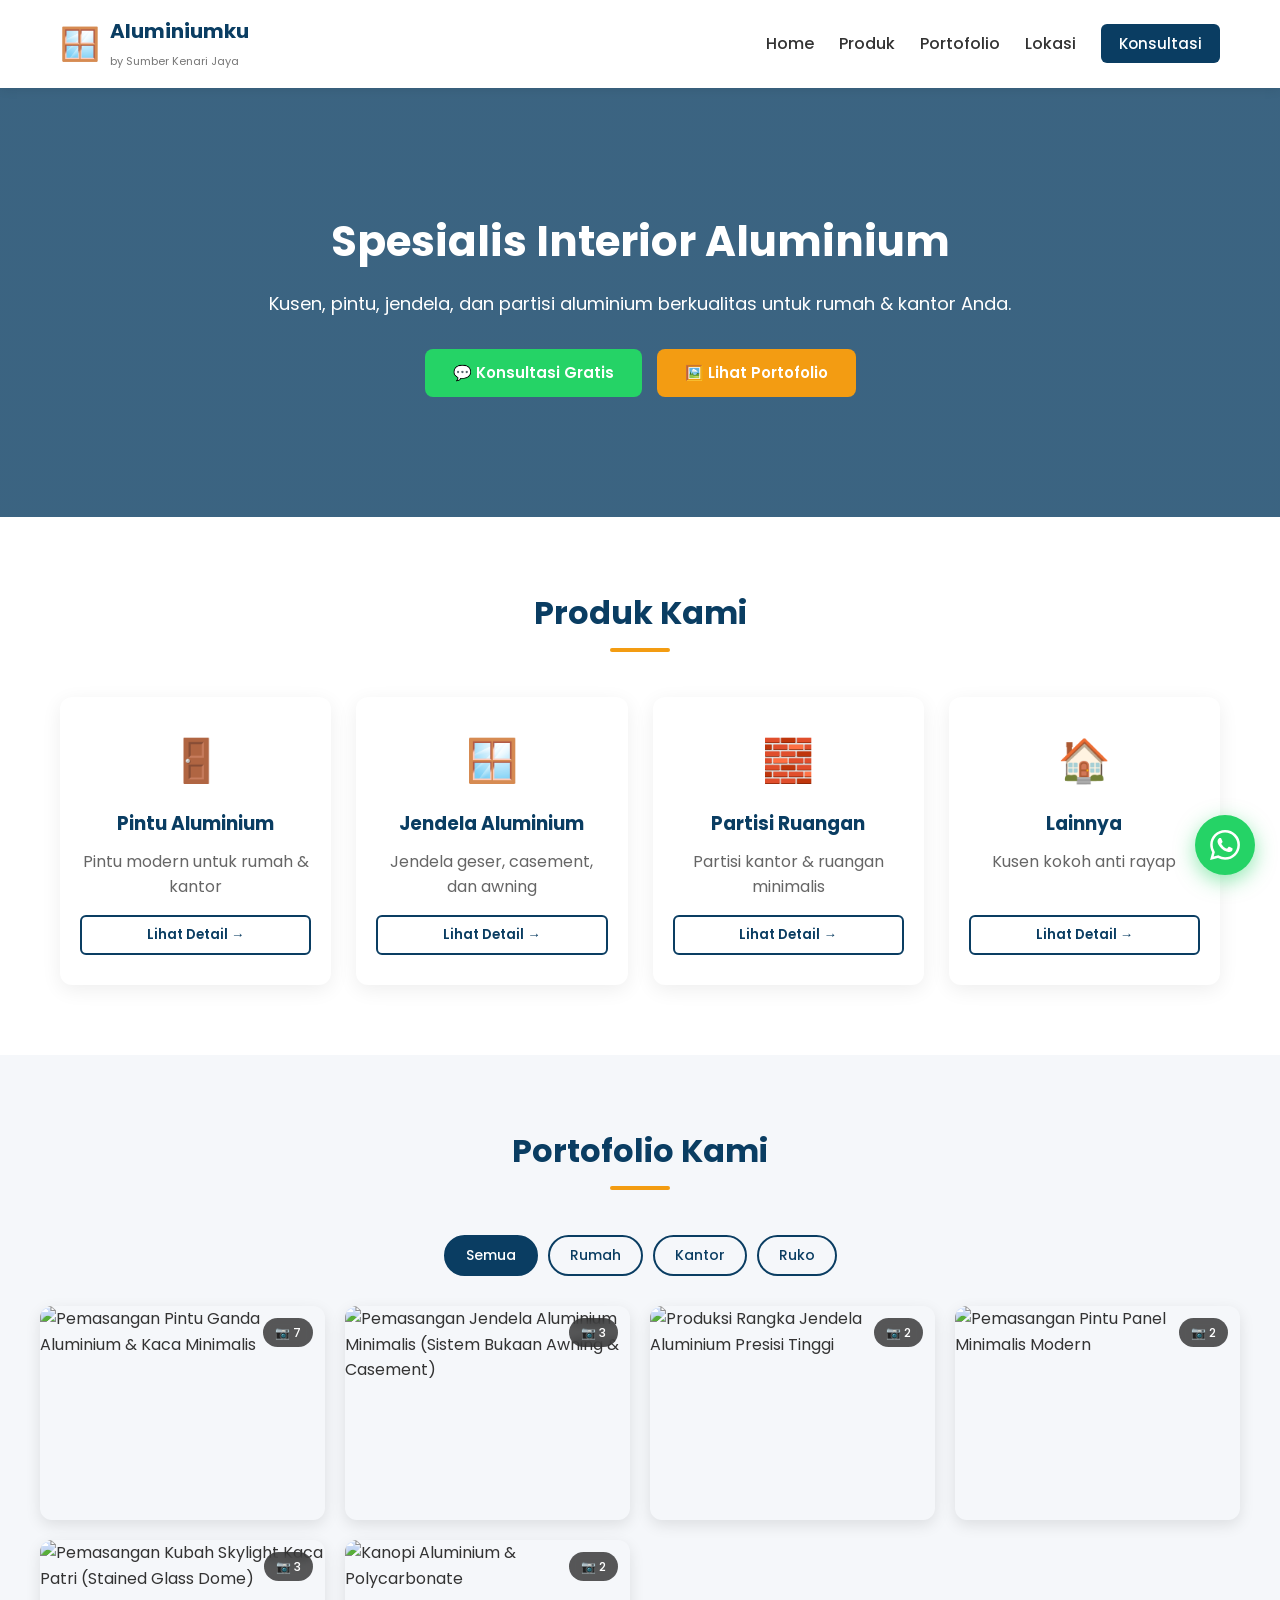
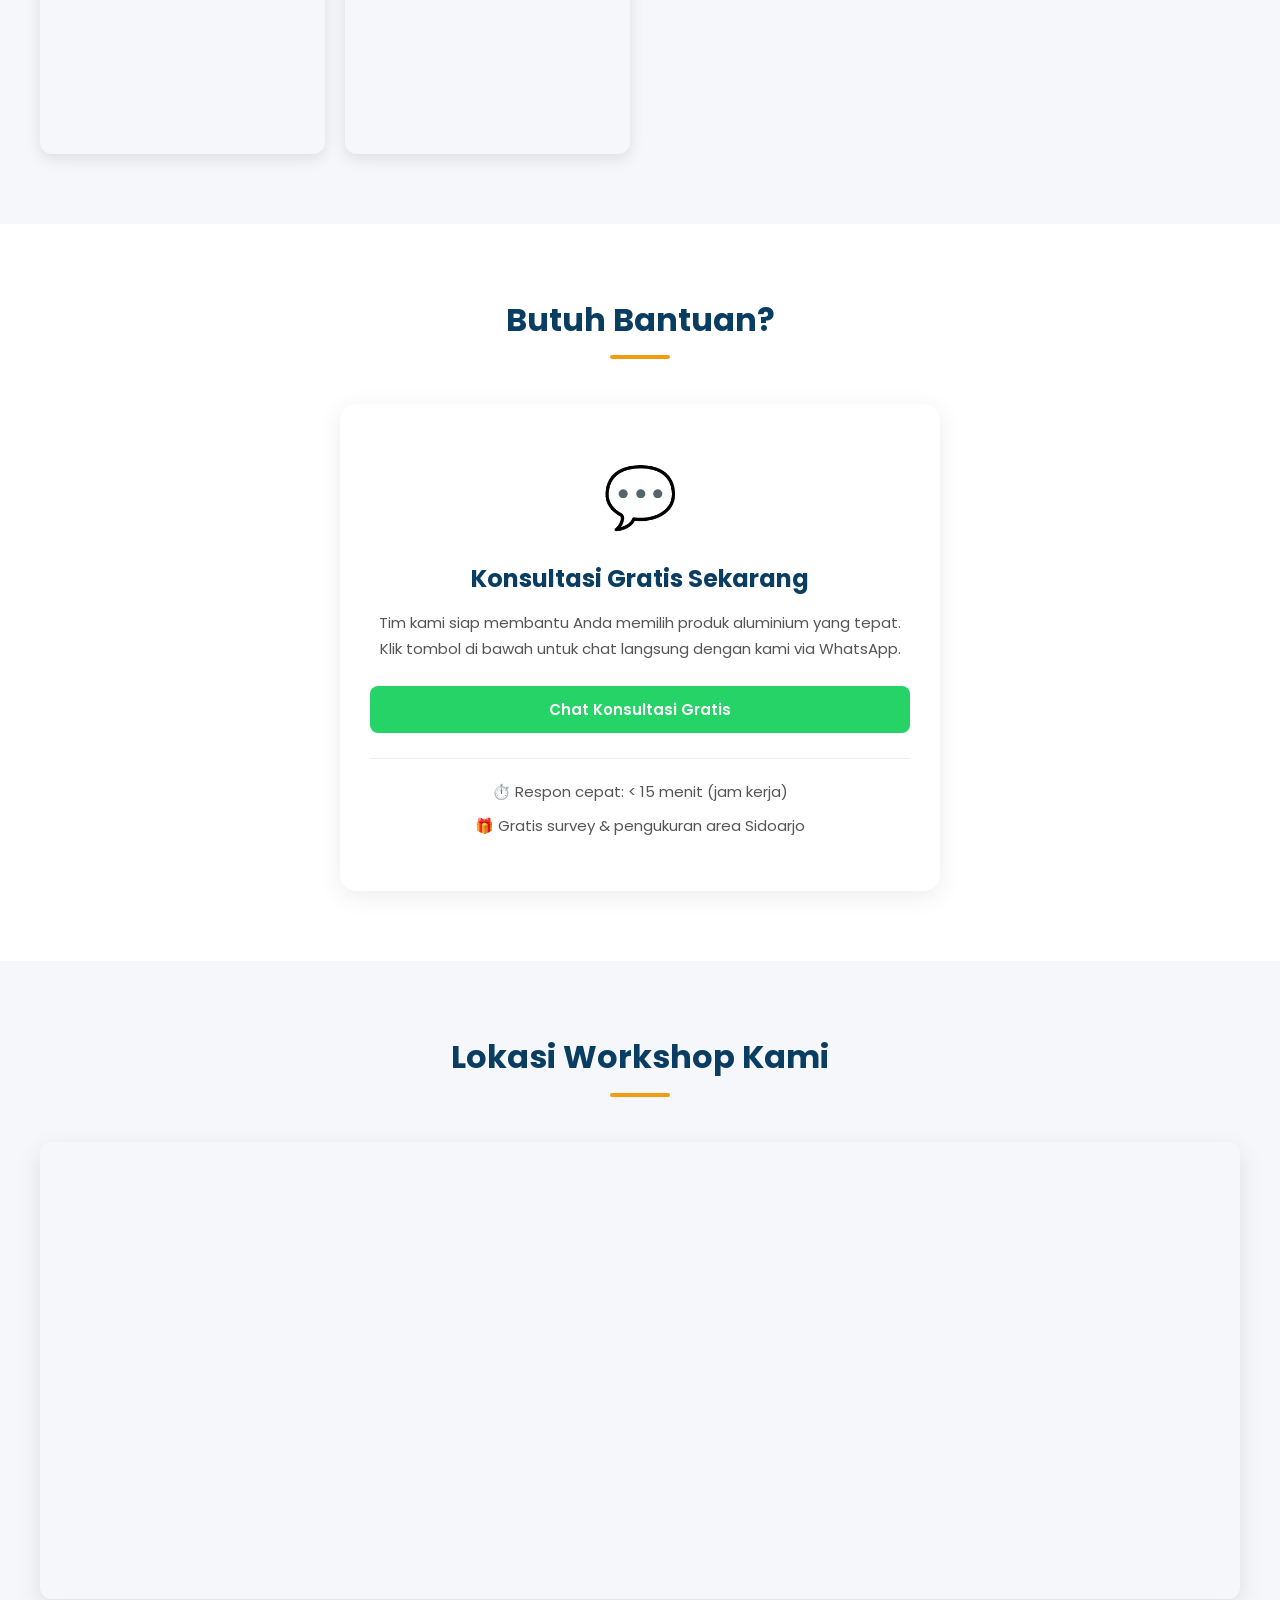
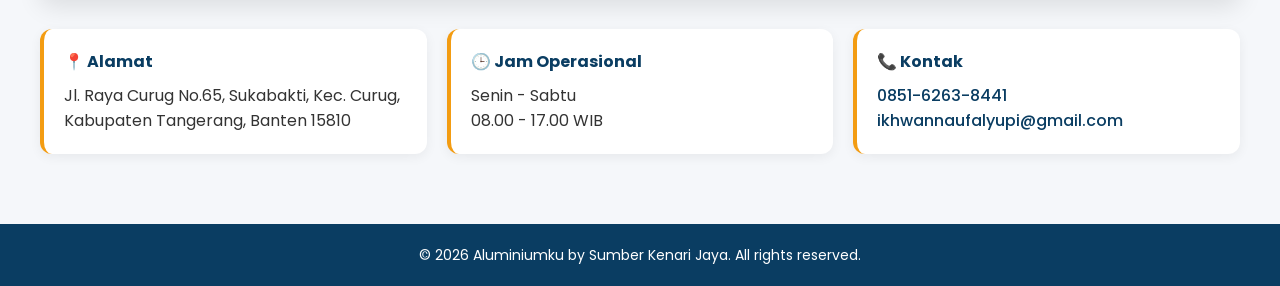
==== index.html @ b985231c "Update index.html update maps" ====
<!DOCTYPE html>
<html lang="id">
<head>
  <meta charset="UTF-8" />
  <meta name="viewport" content="width=device-width, initial-scale=1.0" />
  <title>Aluminiumku by Sumber Kenari Jaya</title>
  <link rel="stylesheet" href="style.css" />
  <link href="https://fonts.googleapis.com/css2?family=Poppins:wght@300;400;600;700&display=swap" rel="stylesheet" />
</head>
<body>

  <!-- Navbar -->
  <header>
    <nav class="navbar">
      <div class="logo">
        <span class="logo-icon">🪟</span>
        <div>
          <h1>Aluminiumku</h1>
          <small>by Sumber Kenari Jaya</small>
        </div>
      </div>
      <ul class="nav-links">
        <li><a href="#home">Home</a></li>
        <li><a href="#produk">Produk</a></li>
        <li><a href="#portofolio">Portofolio</a></li>
        <li><a href="#lokasi">Lokasi</a></li>
        <li><button class="btn-nav" onclick="konsultasiWA()" style="border:none;cursor:pointer;">Konsultasi</button></li>
      </ul>
      <div class="menu-toggle" id="menuToggle">☰</div>
    </nav>
  </header>

  <!-- Hero -->
  <section id="home" class="hero">
    <div class="hero-content">
      <h2>Spesialis Interior Aluminium</h2>
      <p>Kusen, pintu, jendela, dan partisi aluminium berkualitas untuk rumah & kantor Anda.</p>
      <div class="hero-buttons">
        <button class="btn-wa" onclick="konsultasiWA()">💬 Konsultasi Gratis</button>
        <a href="#portofolio" class="btn-primary">🖼️ Lihat Portofolio</a>
      </div>
    </div>
  </section>

  <!-- Floating WhatsApp Button -->
  <button class="floating-wa" onclick="konsultasiWA()" title="Chat WhatsApp">
    <svg viewBox="0 0 24 24" fill="currentColor" width="30" height="30">
      <path d="M17.472 14.382c-.297-.149-1.758-.867-2.03-.967-.273-.099-.471-.148-.67.15-.197.297-.767.966-.94 1.164-.173.199-.347.223-.644.075-.297-.15-1.255-.463-2.39-1.475-.883-.788-1.48-1.761-1.653-2.059-.173-.297-.018-.458.13-.606.134-.133.298-.347.446-.52.149-.174.198-.298.298-.497.099-.198.05-.371-.025-.52-.075-.149-.669-1.612-.916-2.207-.242-.579-.487-.5-.669-.51-.173-.008-.371-.01-.57-.01-.198 0-.52.074-.792.372-.272.297-1.04 1.016-1.04 2.479 0 1.462 1.065 2.875 1.213 3.074.149.198 2.096 3.2 5.077 4.487.709.306 1.262.489 1.694.625.712.227 1.36.195 1.871.118.571-.085 1.758-.719 2.006-1.413.248-.694.248-1.289.173-1.413-.074-.124-.272-.198-.57-.347m-5.421 7.403h-.004a9.87 9.87 0 01-5.031-1.378l-.361-.214-3.741.982.998-3.648-.235-.374a9.86 9.86 0 01-1.51-5.26c.001-5.45 4.436-9.884 9.888-9.884 2.64 0 5.122 1.03 6.988 2.898a9.825 9.825 0 012.893 6.994c-.003 5.45-4.437 9.884-9.885 9.884m8.413-18.297A11.815 11.815 0 0012.05 0C5.495 0 .16 5.335.157 11.892c0 2.096.547 4.142 1.588 5.945L.057 24l6.305-1.654a11.882 11.882 0 005.683 1.448h.005c6.554 0 11.89-5.335 11.893-11.893a11.821 11.821 0 00-3.48-8.413Z"/>
    </svg>
  </button>

  <!-- Produk -->
  <section id="produk" class="section">
    <h2 class="section-title">Produk Kami</h2>
    <div class="grid" id="produkGrid">
      <!-- Card produk di-generate oleh JS -->
    </div>
  </section>

  <!-- Modal Popup Produk -->
  <div class="modal" id="produkModal">
    <div class="modal-content">
      <button class="modal-close" onclick="closeProdukModal()">✕</button>
      <div class="modal-body">
        <div class="modal-media">
          <div class="media-slider" id="produkSlider"></div>
          <div class="slider-thumbs" id="produkThumbs"></div>
        </div>
        <div class="modal-info produk-info">
          <span class="modal-category" id="produkCategory"></span>
          <h3 id="produkTitle"></h3>
          <p class="modal-location" id="produkSubtitle"></p>
          <div class="modal-desc" id="produkDesc"></div>
          <!-- <div class="modal-specs" id="produkSpecs"></div> -->
          <button class="btn-wa btn-block btn-pesan-produk" onclick="pesanProdukDariModal()">
            💬 Pesan Sekarang via WhatsApp
          </button>
        </div>
      </div>
    </div>
  </div>

  <!-- Portofolio -->
  <section id="portofolio" class="section alt-bg">
    <div class="container">
      <h2 class="section-title">Portofolio Kami</h2>
      <div class="filter-buttons">
        <button class="filter-btn active" data-filter="all">Semua</button>
        <button class="filter-btn" data-filter="rumah">Rumah</button>
        <button class="filter-btn" data-filter="kantor">Kantor</button>
        <button class="filter-btn" data-filter="ruko">Ruko</button>
      </div>
      <div class="portfolio-grid" id="portfolioGrid"></div>
    </div>
  </section>

  <!-- Modal Detail Portofolio -->
  <div class="modal" id="portfolioModal">
    <div class="modal-content">
      <button class="modal-close" onclick="closeModal()">✕</button>
      <div class="modal-body">
        <div class="modal-media">
          <div class="media-slider" id="modalSlider"></div>
          <div class="slider-thumbs" id="modalThumbs"></div>
        </div>
        <div class="modal-info">
          <span class="modal-category" id="modalCategory"></span>
          <h3 id="modalTitle"></h3>
          <p class="modal-location" id="modalLocation"></p>
          <div class="modal-desc" id="modalDesc"></div>
          <div class="modal-specs" id="modalSpecs"></div>
          <button class="btn-wa btn-block" onclick="konsultasiProyek()">
            💬 Konsultasi Proyek Serupa
          </button>
        </div>
      </div>
    </div>
  </div>

  <!-- Lightbox -->
  <div class="lightbox" id="lightbox" onclick="closeLightbox()">
    <span class="lightbox-close">✕</span>
    <img id="lightboxImg" src="" alt="Preview" />
  </div>

  <!-- Konsultasi -->
  <section id="konsultasi" class="section">
    <h2 class="section-title">Butuh Bantuan?</h2>
    <div class="konsultasi-simple">
      <div class="konsultasi-icon">💬</div>
      <h3>Konsultasi Gratis Sekarang</h3>
      <p>Tim kami siap membantu Anda memilih produk aluminium yang tepat. Klik tombol di bawah untuk chat langsung dengan kami via WhatsApp.</p>
      <button class="btn-wa btn-block" onclick="konsultasiWA()">
        Chat Konsultasi Gratis
      </button>
      <div class="info-mini">
        <p>⏱️ Respon cepat: &lt; 15 menit (jam kerja)</p>
        <p>🎁 Gratis survey & pengukuran area Sidoarjo</p>
      </div>
    </div>
  </section>

  <!-- Lokasi / Maps -->
  <section id="lokasi" class="section alt-bg">
    <div class="container">
      <h2 class="section-title">Lokasi Workshop Kami</h2>
      <div class="maps-wrapper">
        <iframe
          src="https://www.google.com/maps/embed?pb=!1m18!1m12!1m3!1d3966.146007777843!2d106.5654778!3d-6.2444814!2m3!1f0!2f0!3f0!3m2!1i1024!2i768!4f13.1!3m3!1m2!1s0x2e69fd96a34d9a29%3A0xf5a530d573c36466!2sKenari%20jaya%20alumunium%20plafon%20PVC!5e0!3m2!1sid!2sid!4v1790067744557!5m2!1sid!2sid"
          width="100%"
          height="450"
          style="border:0; border-radius:12px;"
          allowfullscreen=""
          loading="lazy"
          referrerpolicy="no-referrer-when-downgrade">
        </iframe>
      </div>
      <div class="lokasi-info">
        <div class="info-card">
          <h4>📍 Alamat</h4>
          <p>Jl. Raya Curug No.65, Sukabakti, Kec. Curug, Kabupaten Tangerang, Banten 15810</p>
        </div>
        <div class="info-card">
          <h4>🕒 Jam Operasional</h4>
          <p>Senin - Sabtu<br/>08.00 - 17.00 WIB</p>
        </div>
        <div class="info-card">
          <h4>📞 Kontak</h4>
          <p><a href="tel:+6281234567890">0851-6263-8441</a><br/>
             <a href="mailto:info@aluminiumku.com">ikhwannaufalyupi@gmail.com</a></p>
        </div>
      </div>
    </div>
  </section>

  <!-- Footer -->
  <footer>
    <p>© 2026 Aluminiumku by Sumber Kenari Jaya. All rights reserved.</p>
  </footer>

  <script src="script.js"></script>
</body>
</html>
---- style.css ----
* {
  margin: 0;
  padding: 0;
  box-sizing: border-box;
  font-family: 'Poppins', sans-serif;
}

html, body {
  max-width: 100%;
  overflow-x: hidden;
}

body {
  color: #333;
  line-height: 1.6;
}

a { text-decoration: none; }

/* =============================== */
/* NAVBAR                          */
/* =============================== */
header {
  position: sticky;
  top: 0;
  background: #fff;
  box-shadow: 0 2px 10px rgba(0,0,0,0.08);
  z-index: 100;
}

.navbar {
  max-width: 1200px;
  margin: auto;
  display: flex;
  justify-content: space-between;
  align-items: center;
  padding: 15px 20px;
}

.logo { display: flex; align-items: center; gap: 10px; }
.logo-icon { font-size: 32px; }
.logo h1 { font-size: 20px; color: #0a3d62; }
.logo small { font-size: 11px; color: #777; }

.nav-links {
  display: flex;
  list-style: none;
  gap: 25px;
  align-items: center;
}

.nav-links a {
  color: #333;
  font-weight: 500;
  transition: 0.3s;
}

.nav-links a:hover { color: #0a3d62; }

.btn-nav {
  background: #0a3d62;
  color: #fff;
  padding: 8px 18px;
  border-radius: 6px;
  font-weight: 500;
  font-size: 15px;
  font-family: inherit;
}

.btn-nav:hover { background: #1e6091; }

.menu-toggle {
  display: none;
  font-size: 24px;
  cursor: pointer;
}

/* =============================== */
/* HERO                            */
/* =============================== */
.hero {
  background: linear-gradient(rgba(10,61,98,0.8), rgba(10,61,98,0.8)),
              url('https://images.unsplash.com/photo-1600585154340-be6161a56a0c?w=1600') center/cover;
  color: #fff;
  padding: 120px 20px;
  text-align: center;
}

.hero h2 { font-size: 42px; margin-bottom: 15px; }
.hero p { font-size: 18px; margin-bottom: 30px; }

.hero-buttons {
  display: flex;
  gap: 15px;
  justify-content: center;
  flex-wrap: wrap;
}

/* =============================== */
/* TOMBOL                          */
/* =============================== */
.btn-primary {
  display: inline-block;
  background: #f39c12;
  color: #fff;
  padding: 12px 28px;
  border-radius: 8px;
  font-weight: 600;
  border: none;
  cursor: pointer;
  transition: 0.3s;
  font-size: 15px;
  font-family: inherit;
}

.btn-primary:hover {
  background: #e67e22;
  transform: translateY(-2px);
}

.btn-wa {
  background: #25D366;
  color: #fff;
  padding: 12px 28px;
  border-radius: 8px;
  font-weight: 600;
  border: none;
  cursor: pointer;
  transition: 0.3s;
  font-size: 15px;
  font-family: inherit;
  display: inline-flex;
  align-items: center;
  justify-content: center;
  gap: 8px;
}

.btn-wa:hover {
  background: #1da851;
  transform: translateY(-2px);
}

.btn-block { width: 100%; }

/* =============================== */
/* FLOATING WA                     */
/* =============================== */
.floating-wa {
  position: fixed;
  bottom: 25px;
  right: 25px;
  width: 60px;
  height: 60px;
  background: #25D366;
  color: #fff;
  border-radius: 50%;
  border: none;
  cursor: pointer;
  display: flex;
  align-items: center;
  justify-content: center;
  box-shadow: 0 6px 20px rgba(37,211,102,0.5);
  z-index: 999;
  animation: pulse 2s infinite;
}

.floating-wa:hover { background: #1da851; }

@keyframes pulse {
  0%, 100% { box-shadow: 0 6px 20px rgba(37,211,102,0.5); }
  50% { box-shadow: 0 6px 30px rgba(37,211,102,0.9); }
}

/* =============================== */
/* SECTION                         */
/* =============================== */
.section {
  max-width: 1200px;
  margin: auto;
  padding: 70px 20px;
}

.alt-bg { background: #f5f7fa; max-width: 100%; }
.alt-bg .container { max-width: 1200px; margin: auto; }

.container { max-width: 1200px; margin: auto; }

.section-title {
  text-align: center;
  font-size: 32px;
  color: #0a3d62;
  margin-bottom: 45px;
  position: relative;
}

.section-title::after {
  content: '';
  width: 60px;
  height: 4px;
  background: #f39c12;
  display: block;
  margin: 10px auto 0;
  border-radius: 2px;
}

/* =============================== */
/* GRID & CARD PRODUK              */
/* =============================== */
.grid {
  display: grid;
  grid-template-columns: repeat(auto-fit, minmax(240px, 1fr));
  gap: 25px;
}

.card {
  background: #fff;
  padding: 30px 20px;
  border-radius: 12px;
  box-shadow: 0 5px 20px rgba(0,0,0,0.07);
  text-align: center;
  transition: 0.3s;
  display: flex;
  flex-direction: column;
  cursor: pointer;
}

.card:hover {
  transform: translateY(-8px);
  box-shadow: 0 12px 30px rgba(0,0,0,0.15);
}

.card .icon { font-size: 42px; margin-bottom: 15px; }
.card h3 { color: #0a3d62; margin-bottom: 10px; }
.card p { flex-grow: 1; margin-bottom: 15px; color: #666; }

.card .btn-pesan {
  background: transparent;
  border: 2px solid #0a3d62;
  color: #0a3d62;
  padding: 8px 16px;
  border-radius: 6px;
  font-weight: 600;
  font-family: inherit;
  pointer-events: none;
}

.card:hover .btn-pesan {
  background: #0a3d62;
  color: #fff;
}

/* =============================== */
/* PORTOFOLIO                      */
/* =============================== */
.filter-buttons {
  display: flex;
  justify-content: center;
  gap: 10px;
  flex-wrap: wrap;
  margin-bottom: 30px;
}

.filter-btn {
  padding: 8px 20px;
  border: 2px solid #0a3d62;
  background: transparent;
  color: #0a3d62;
  border-radius: 30px;
  cursor: pointer;
  font-weight: 500;
  transition: 0.3s;
  font-family: inherit;
  font-size: 14px;
}

.filter-btn.active,
.filter-btn:hover {
  background: #0a3d62;
  color: #fff;
}

.portfolio-grid {
  display: grid;
  grid-template-columns: repeat(auto-fit, minmax(280px, 1fr));
  gap: 20px;
}

.portfolio-item {
  position: relative;
  overflow: hidden;
  border-radius: 12px;
  cursor: pointer;
  aspect-ratio: 4/3;
  box-shadow: 0 5px 15px rgba(0,0,0,0.1);
  transition: 0.3s;
}

.portfolio-item:hover {
  transform: translateY(-5px);
  box-shadow: 0 15px 35px rgba(0,0,0,0.18);
}

.portfolio-item img {
  width: 100%;
  height: 100%;
  object-fit: cover;
  transition: 0.5s;
}

.portfolio-item:hover img { transform: scale(1.08); }

.media-badge {
  position: absolute;
  top: 12px;
  right: 12px;
  background: rgba(0,0,0,0.65);
  color: #fff;
  padding: 5px 12px;
  border-radius: 20px;
  font-size: 12px;
  font-weight: 500;
  backdrop-filter: blur(5px);
  z-index: 2;
}

.media-badge .video-icon { color: #ff4757; }

.portfolio-overlay {
  position: absolute;
  inset: 0;
  background: linear-gradient(to top, rgba(10,61,98,0.95), transparent 65%);
  display: flex;
  flex-direction: column;
  justify-content: flex-end;
  padding: 20px;
  color: #fff;
  opacity: 0;
  transition: 0.4s;
}

.portfolio-item:hover .portfolio-overlay { opacity: 1; }

.portfolio-overlay h4 { font-size: 18px; margin-bottom: 4px; }
.portfolio-overlay p { font-size: 13px; opacity: 0.9; margin-bottom: 10px; }

.overlay-cta {
  display: inline-block;
  font-size: 13px;
  background: #f39c12;
  padding: 6px 14px;
  border-radius: 20px;
  font-weight: 600;
  width: fit-content;
}

/* =============================== */
/* MODAL (Produk & Portofolio)     */
/* =============================== */
.modal {
  display: none;
  position: fixed;
  top: 0;
  left: 0;
  right: 0;
  bottom: 0;
  background: rgba(0,0,0,0.85);
  z-index: 1000;
  padding: 20px;
  overflow-y: auto;
  -webkit-overflow-scrolling: touch;
}

.modal.active {
  display: block;
}

.modal-content {
  background: #fff;
  border-radius: 14px;
  max-width: 950px;
  width: 100%;
  margin: 20px auto;
  position: relative;
  overflow: hidden;
  animation: slideUp 0.35s;
}

@keyframes slideUp {
  from { transform: translateY(30px); opacity: 0; }
  to { transform: translateY(0); opacity: 1; }
}

.modal-close {
  position: absolute;
  top: 12px;
  right: 12px;
  width: 36px;
  height: 36px;
  border-radius: 50%;
  background: #fff;
  border: none;
  font-size: 18px;
  cursor: pointer;
  z-index: 20;
  color: #333;
  font-weight: bold;
  box-shadow: 0 2px 10px rgba(0,0,0,0.2);
  display: flex;
  align-items: center;
  justify-content: center;
  transition: 0.3s;
}

.modal-close:hover {
  background: #f39c12;
  color: #fff;
  transform: rotate(90deg);
}

.modal-body {
  display: grid;
  grid-template-columns: 55% 45%;
}

.modal-media {
  background: #111;
  display: flex;
  flex-direction: column;
}

.media-slider {
  position: relative;
  width: 100%;
  height: 420px;
  overflow: hidden;
  background: #111;
}

.media-slide {
  position: absolute;
  inset: 0;
  opacity: 0;
  transition: opacity 0.4s;
  display: flex;
  align-items: center;
  justify-content: center;
}

.media-slide.active { opacity: 1; }

.media-slide img {
  width: 100%;
  height: 100%;
  object-fit: contain;
  background: #111;
  cursor: zoom-in;
}

.media-slide iframe,
.media-slide video {
  width: 100%;
  height: 100%;
  border: none;
  background: #000;
}

.slider-nav {
  position: absolute;
  top: 50%;
  transform: translateY(-50%);
  width: 38px;
  height: 38px;
  border-radius: 50%;
  background: rgba(255,255,255,0.9);
  border: none;
  font-size: 18px;
  cursor: pointer;
  color: #333;
  z-index: 5;
  display: flex;
  align-items: center;
  justify-content: center;
  transition: 0.3s;
}

.slider-nav:hover { background: #f39c12; color: #fff; }
.slider-nav.prev { left: 10px; }
.slider-nav.next { right: 10px; }

.slider-thumbs {
  display: flex;
  gap: 6px;
  padding: 10px;
  background: #1a1a1a;
  overflow-x: auto;
  height: 70px;
}

.thumb {
  flex-shrink: 0;
  width: 60px;
  height: 48px;
  border-radius: 6px;
  overflow: hidden;
  cursor: pointer;
  border: 2px solid transparent;
  transition: 0.3s;
  position: relative;
  opacity: 0.6;
}

.thumb.active { border-color: #f39c12; opacity: 1; }
.thumb:hover { opacity: 1; }

.thumb img {
  width: 100%;
  height: 100%;
  object-fit: cover;
}

.thumb .thumb-video-icon {
  position: absolute;
  inset: 0;
  background: rgba(0,0,0,0.5);
  display: flex;
  align-items: center;
  justify-content: center;
  color: #fff;
  font-size: 14px;
}

.modal-info {
  padding: 30px 26px;
  display: flex;
  flex-direction: column;
  gap: 8px;
  background: #fff;
}

.modal-category {
  display: inline-block;
  background: #f39c12;
  color: #fff;
  font-size: 11px;
  padding: 4px 12px;
  border-radius: 20px;
  font-weight: 600;
  text-transform: uppercase;
  letter-spacing: 0.5px;
  width: fit-content;
}

.produk-info .modal-category { background: #25D366; }

.modal-info h3 {
  color: #0a3d62;
  font-size: 22px;
  margin: 6px 0 0;
  line-height: 1.3;
}

.modal-location {
  color: #777;
  font-size: 13px;
  margin: 0;
}

.modal-desc {
  color: #444;
  font-size: 14px;
  line-height: 1.7;
  margin: 8px 0 16px;
  white-space: pre-line;
}

.modal-specs {
  background: #f5f7fa;
  border-radius: 10px;
  padding: 14px 16px;
  margin-bottom: 16px;
}

.modal-specs h4 {
  color: #0a3d62;
  font-size: 13px;
  margin-bottom: 8px;
  text-transform: uppercase;
  letter-spacing: 0.5px;
}

.spec-row {
  display: flex;
  justify-content: space-between;
  padding: 5px 0;
  border-bottom: 1px dashed #ddd;
  font-size: 13px;
  gap: 12px;
}

.spec-row:last-child { border-bottom: none; }
.spec-row span:first-child { color: #777; flex-shrink: 0; }
.spec-row span:last-child { color: #0a3d62; font-weight: 600; text-align: right; }

.btn-pesan-produk {
  padding: 14px 20px;
  font-size: 15px;
  margin-top: auto;
}

/* =============================== */
/* LIGHTBOX                        */
/* =============================== */
.lightbox {
  display: none;
  position: fixed;
  inset: 0;
  background: rgba(0,0,0,0.95);
  z-index: 2000;
  align-items: center;
  justify-content: center;
  padding: 30px;
  cursor: zoom-out;
}

.lightbox.active { display: flex; }

.lightbox img {
  max-width: 95%;
  max-height: 90vh;
  object-fit: contain;
  border-radius: 8px;
}

.lightbox-close {
  position: absolute;
  top: 20px;
  right: 30px;
  color: #fff;
  font-size: 32px;
  cursor: pointer;
  font-weight: bold;
}

/* =============================== */
/* KONSULTASI                      */
/* =============================== */
.konsultasi-simple {
  max-width: 600px;
  margin: auto;
  text-align: center;
  background: #fff;
  padding: 45px 30px;
  border-radius: 16px;
  box-shadow: 0 5px 25px rgba(0,0,0,0.08);
}

.konsultasi-icon {
  font-size: 60px;
  margin-bottom: 15px;
}

.konsultasi-simple h3 {
  color: #0a3d62;
  font-size: 24px;
  margin-bottom: 12px;
}

.konsultasi-simple p {
  margin-bottom: 25px;
  font-size: 15px;
  color: #555;
  line-height: 1.7;
}

.info-mini {
  border-top: 1px solid #eee;
  padding-top: 20px;
  margin-top: 25px;
  font-size: 14px;
  color: #666;
}

.info-mini p { margin-bottom: 8px; }

/* =============================== */
/* MAPS & LOKASI                   */
/* =============================== */
.maps-wrapper {
  margin-bottom: 30px;
  border-radius: 12px;
  overflow: hidden;
  box-shadow: 0 8px 25px rgba(0,0,0,0.1);
}

.lokasi-info {
  display: grid;
  grid-template-columns: repeat(auto-fit, minmax(220px, 1fr));
  gap: 20px;
}

.info-card {
  background: #fff;
  padding: 20px;
  border-radius: 12px;
  box-shadow: 0 3px 12px rgba(0,0,0,0.06);
  border-left: 4px solid #f39c12;
}

.info-card h4 {
  color: #0a3d62;
  margin-bottom: 8px;
}

.info-card a {
  color: #0a3d62;
  font-weight: 500;
}

/* =============================== */
/* FOOTER                          */
/* =============================== */
footer {
  background: #0a3d62;
  color: #fff;
  text-align: center;
  padding: 20px;
  font-size: 14px;
}

/* =============================== */
/* RESPONSIVE — TABLET (≤900px)    */
/* =============================== */
@media (max-width: 900px) {
  .modal {
    padding: 8px;
  }
  
  .modal-content {
    margin: 8px auto;
    border-radius: 10px;
    max-width: 100%;
    width: 100%;
  }
  
  .modal-body { 
    display: block;
  }
  
  .modal-media {
    width: 100%;
  }
  
  .media-slider {
    height: 320px;
    width: 100%;
  }
  
  .slider-thumbs {
    height: 60px;
    padding: 8px;
    gap: 5px;
  }
  
  .modal-info { 
    padding: 20px 16px;
    width: 100%;
  }
  
  .modal-info h3 { font-size: 19px; }
  
  .btn-pesan-produk {
    margin-top: 14px;
    padding: 13px 16px;
    font-size: 14px;
    width: 100%;
  }
  
  .modal-close {
    top: 8px;
    right: 8px;
    width: 34px;
    height: 34px;
    font-size: 16px;
  }
  
  .slider-nav {
    width: 34px;
    height: 34px;
    font-size: 16px;
  }
  
  .slider-nav.prev { left: 8px; }
  .slider-nav.next { right: 8px; }
}

/* =============================== */
/* RESPONSIVE — HP (≤768px)        */
/* =============================== */
@media (max-width: 768px) {
  .nav-links {
    display: none;
    flex-direction: column;
    position: absolute;
    top: 70px;
    right: 0;
    background: #fff;
    width: 220px;
    padding: 20px;
    box-shadow: 0 5px 20px rgba(0,0,0,0.15);
    gap: 15px;
  }

  .nav-links.active { display: flex; }
  .menu-toggle { display: block; }

  .hero {
    padding: 90px 15px;
  }
  
  .hero h2 { font-size: 26px; }
  .hero p { font-size: 14px; }
  
  .hero-buttons {
    flex-direction: column;
    align-items: stretch;
    gap: 10px;
  }
  
  .hero-buttons .btn-wa,
  .hero-buttons .btn-primary {
    width: 100%;
    text-align: center;
  }

  .section { padding: 50px 15px; }
  .section-title { font-size: 22px; margin-bottom: 30px; }

  .floating-wa {
    width: 55px;
    height: 55px;
    bottom: 15px;
    right: 15px;
  }
  
  .navbar {
    padding: 12px 15px;
  }
  
  .logo h1 { font-size: 18px; }
  .logo small { font-size: 10px; }
  .logo-icon { font-size: 26px; }
  
  .grid {
    grid-template-columns: repeat(auto-fit, minmax(150px, 1fr));
    gap: 15px;
  }
  
  .card {
    padding: 22px 15px;
  }
  
  .card .icon { font-size: 34px; }
  .card h3 { font-size: 15px; }
  .card p { font-size: 13px; }
  
  .portfolio-grid {
    grid-template-columns: 1fr;
    gap: 15px;
  }
  
  .filter-btn {
    padding: 6px 15px;
    font-size: 13px;
  }
  
  .lokasi-info {
    grid-template-columns: 1fr;
  }
}

/* =============================== */
/* RESPONSIVE — HP KECIL (≤500px)  */
/* =============================== */
@media (max-width: 500px) {
  .modal {
    padding: 5px;
  }
  
  .modal-content {
    margin: 5px auto;
    border-radius: 8px;
  }
  
  .media-slider {
    height: 250px;
  }
  
  .slider-thumbs {
    height: 52px;
    padding: 6px;
    gap: 4px;
  }
  
  .thumb {
    width: 44px;
    height: 38px;
  }
  
  .modal-info {
    padding: 14px 12px;
  }
  
  .modal-category {
    font-size: 9px;
    padding: 3px 9px;
    margin-bottom: 5px;
  }
  
  .modal-info h3 {
    font-size: 16px;
    margin-bottom: 3px;
  }
  
  .modal-location {
    font-size: 11px;
    margin-bottom: 8px;
  }
  
  .modal-desc {
    font-size: 12px;
    line-height: 1.55;
    margin: 5px 0 10px;
  }
  
  .btn-pesan-produk {
    padding: 11px 14px;
    font-size: 13px;
  }
  
  .slider-nav {
    width: 28px;
    height: 28px;
    font-size: 14px;
  }
  
  .slider-nav.prev { left: 4px; }
  .slider-nav.next { right: 4px; }
  
  .modal-close {
    width: 28px;
    height: 28px;
    font-size: 13px;
    top: 5px;
    right: 5px;
  }
  
  .konsultasi-simple { 
    padding: 28px 18px; 
  }
  
  .konsultasi-icon { font-size: 42px; }
  .konsultasi-simple h3 { font-size: 18px; }
  .konsultasi-simple p { font-size: 13px; }
  
  .hero h2 { font-size: 22px; }
  .hero p { font-size: 13px; }
  
  .section-title { font-size: 20px; }
  .section { padding: 40px 12px; }
  
  .info-card { padding: 16px; }
  
  .maps-wrapper iframe {
    height: 280px !important;
  }
}
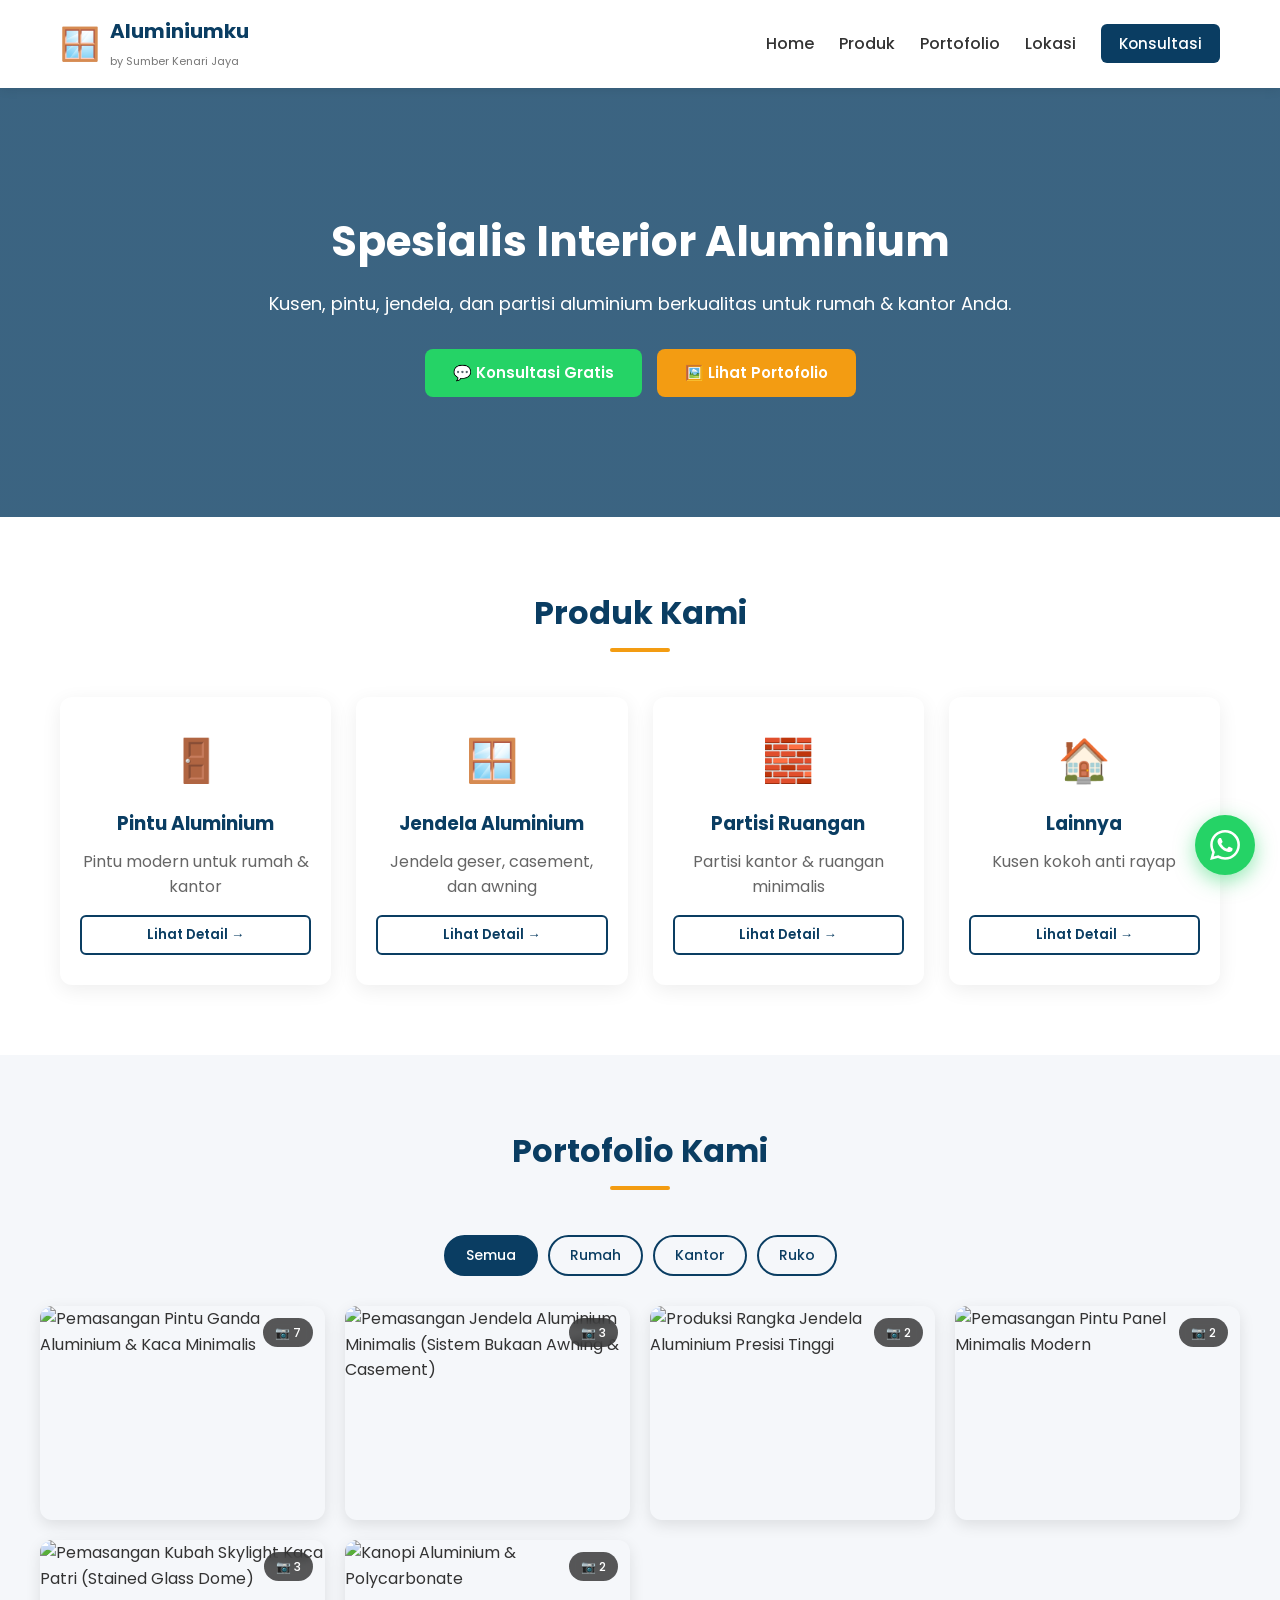
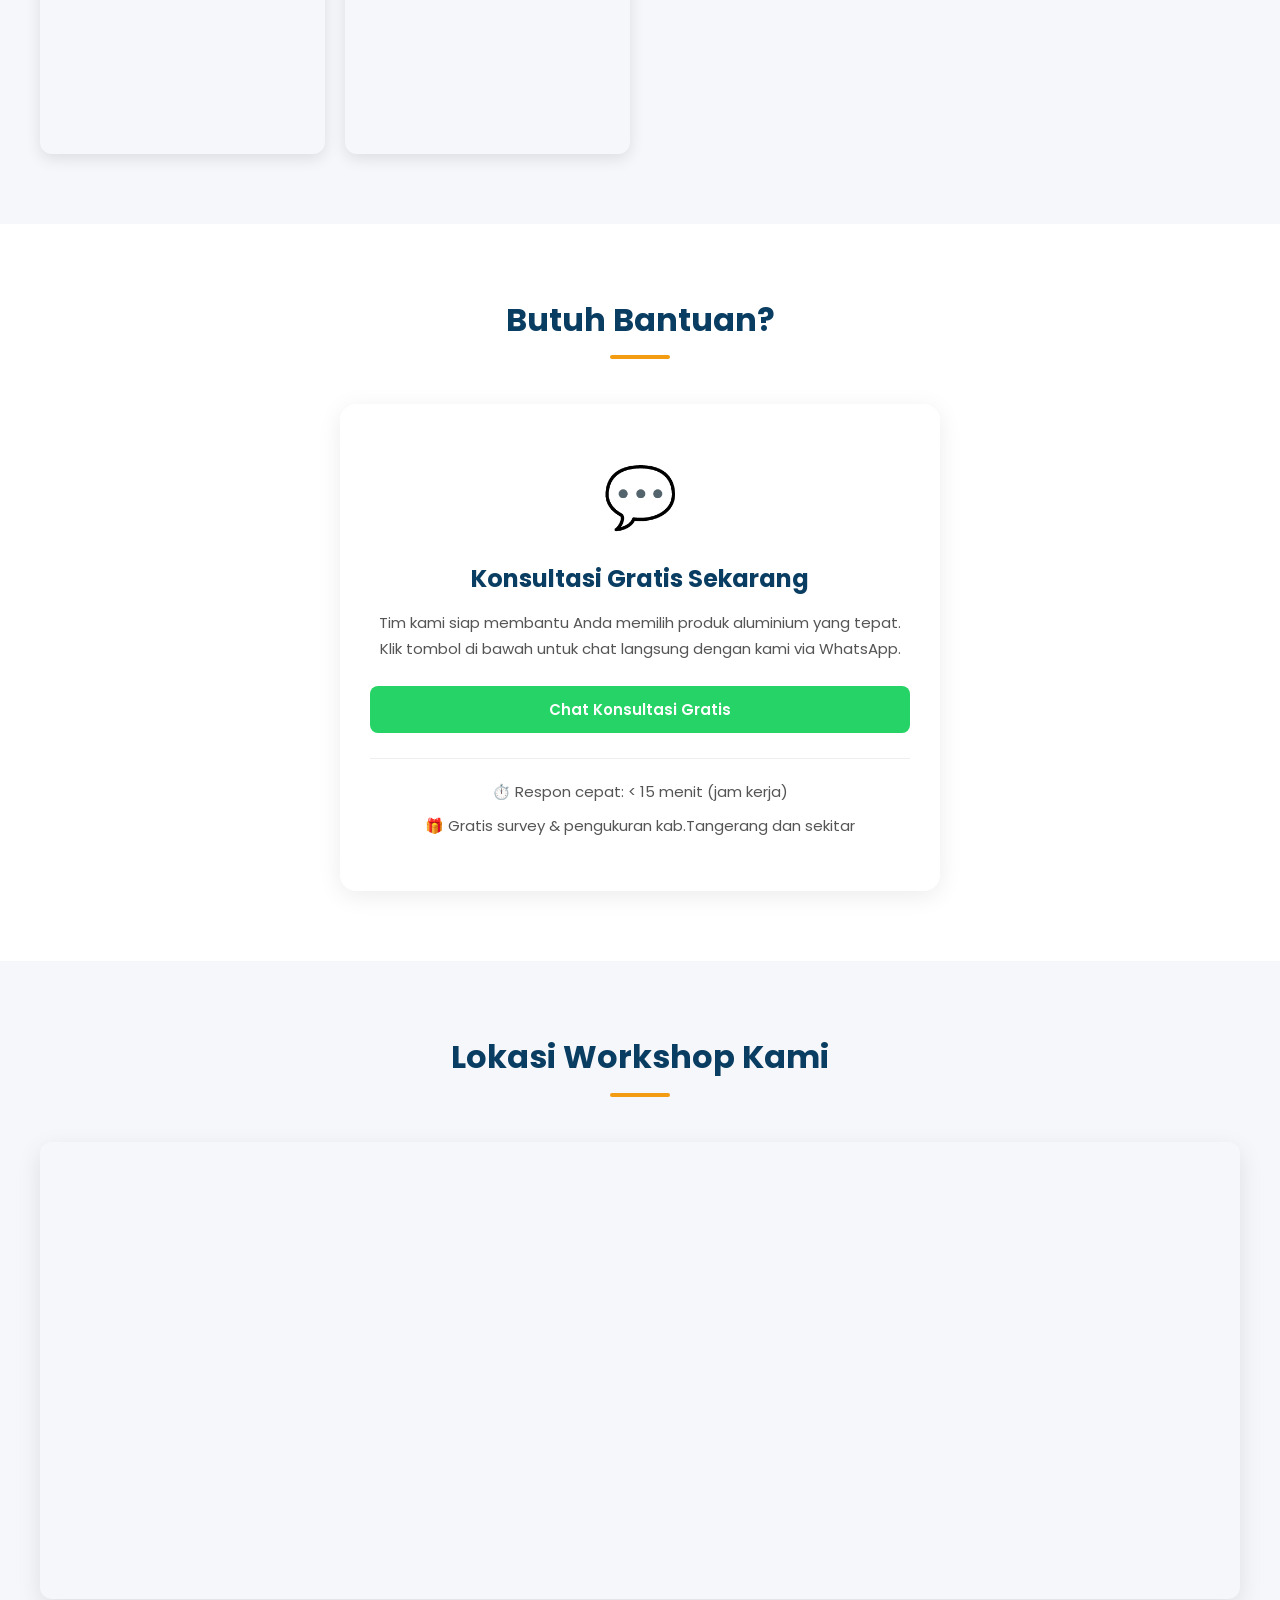
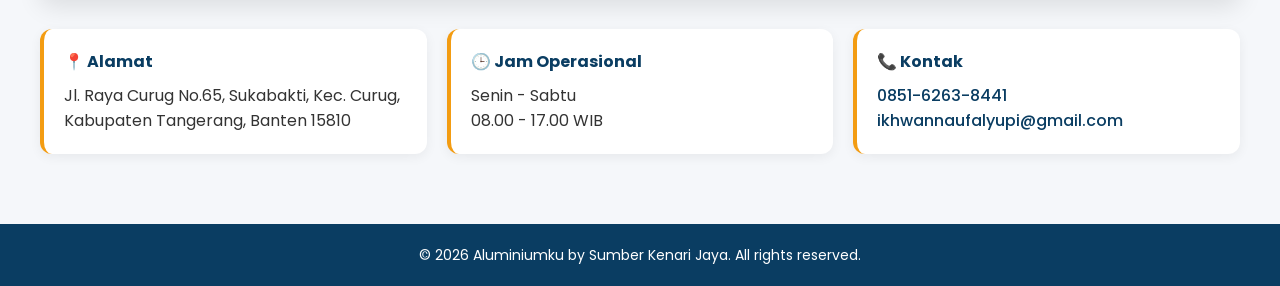
==== commit ab1cec1b: "Update index.html survei" ====
--- a/index.html
+++ b/index.html
@@ -135,7 +135,7 @@
       </button>
       <div class="info-mini">
         <p>⏱️ Respon cepat: &lt; 15 menit (jam kerja)</p>
-        <p>🎁 Gratis survey & pengukuran area Sidoarjo</p>
+        <p>🎁 Gratis survey & pengukuran kab.Tangerang dan sekitar</p>
       </div>
     </div>
   </section>
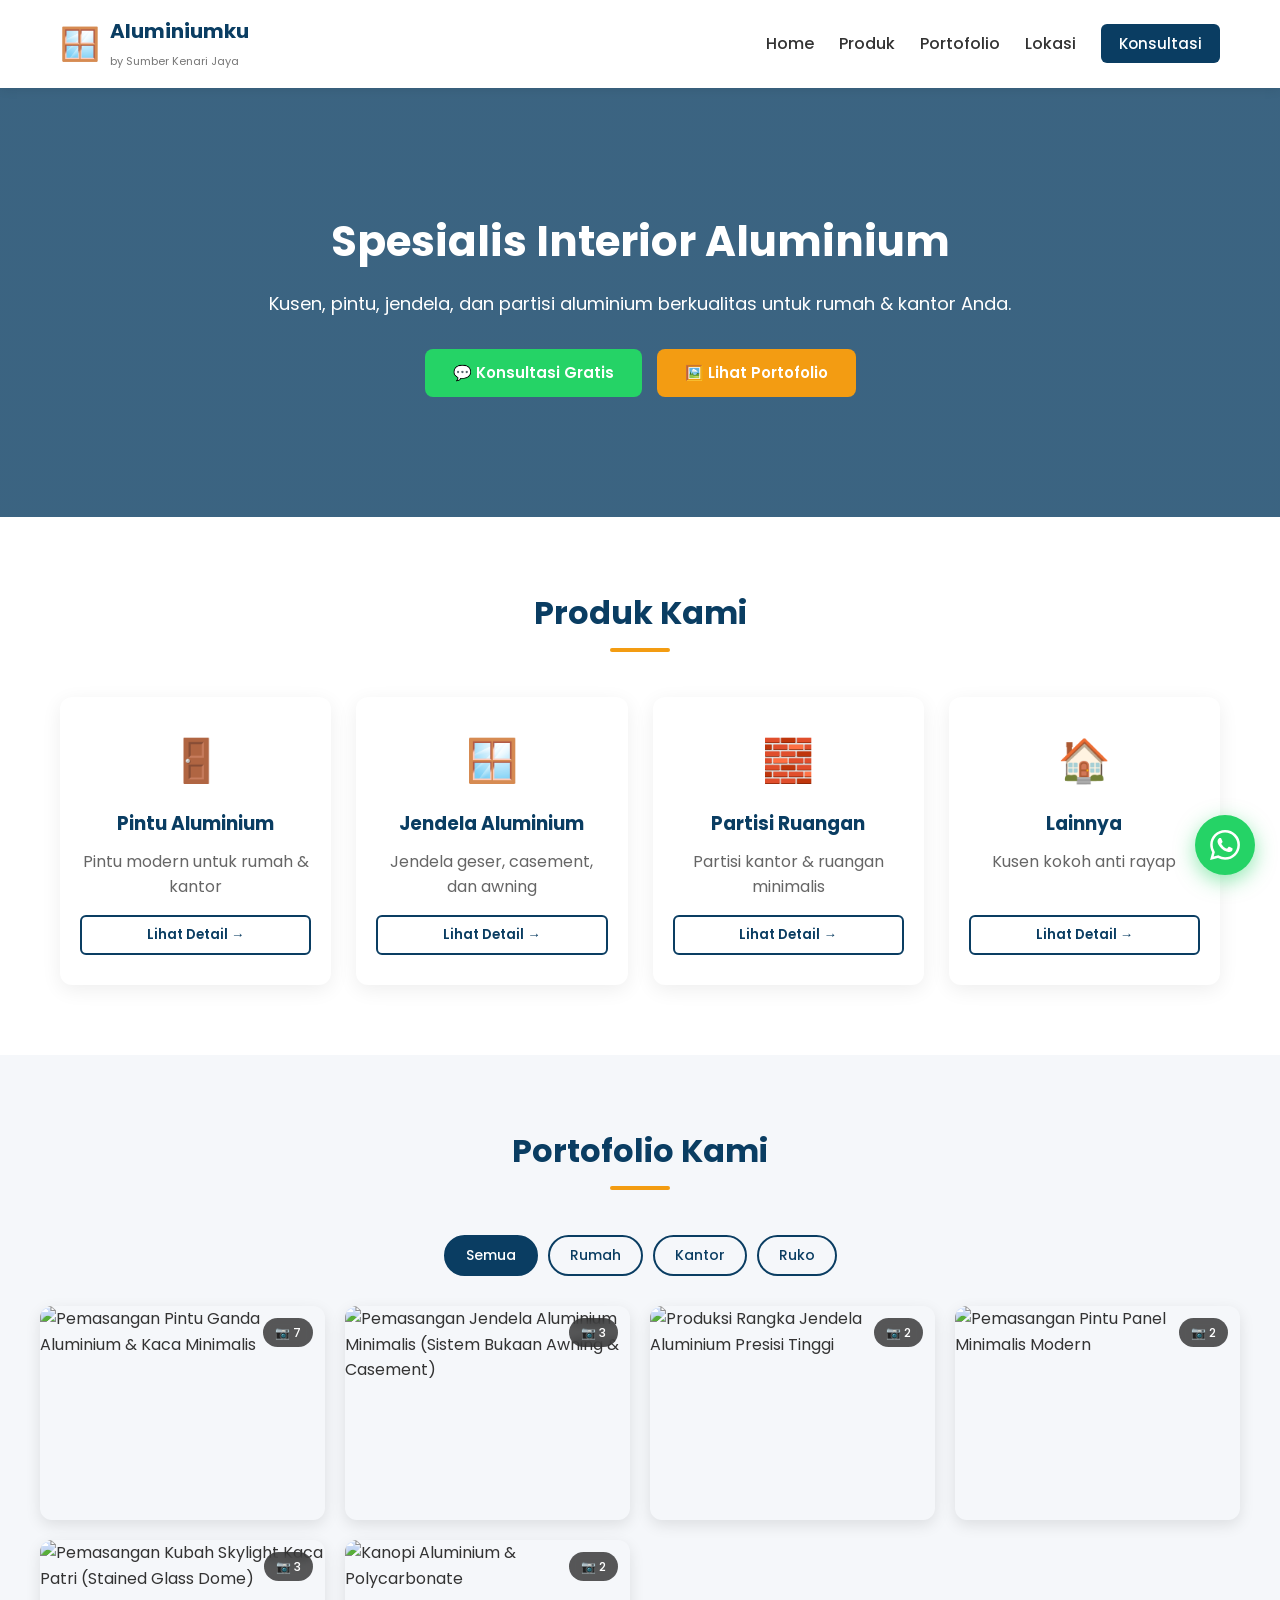
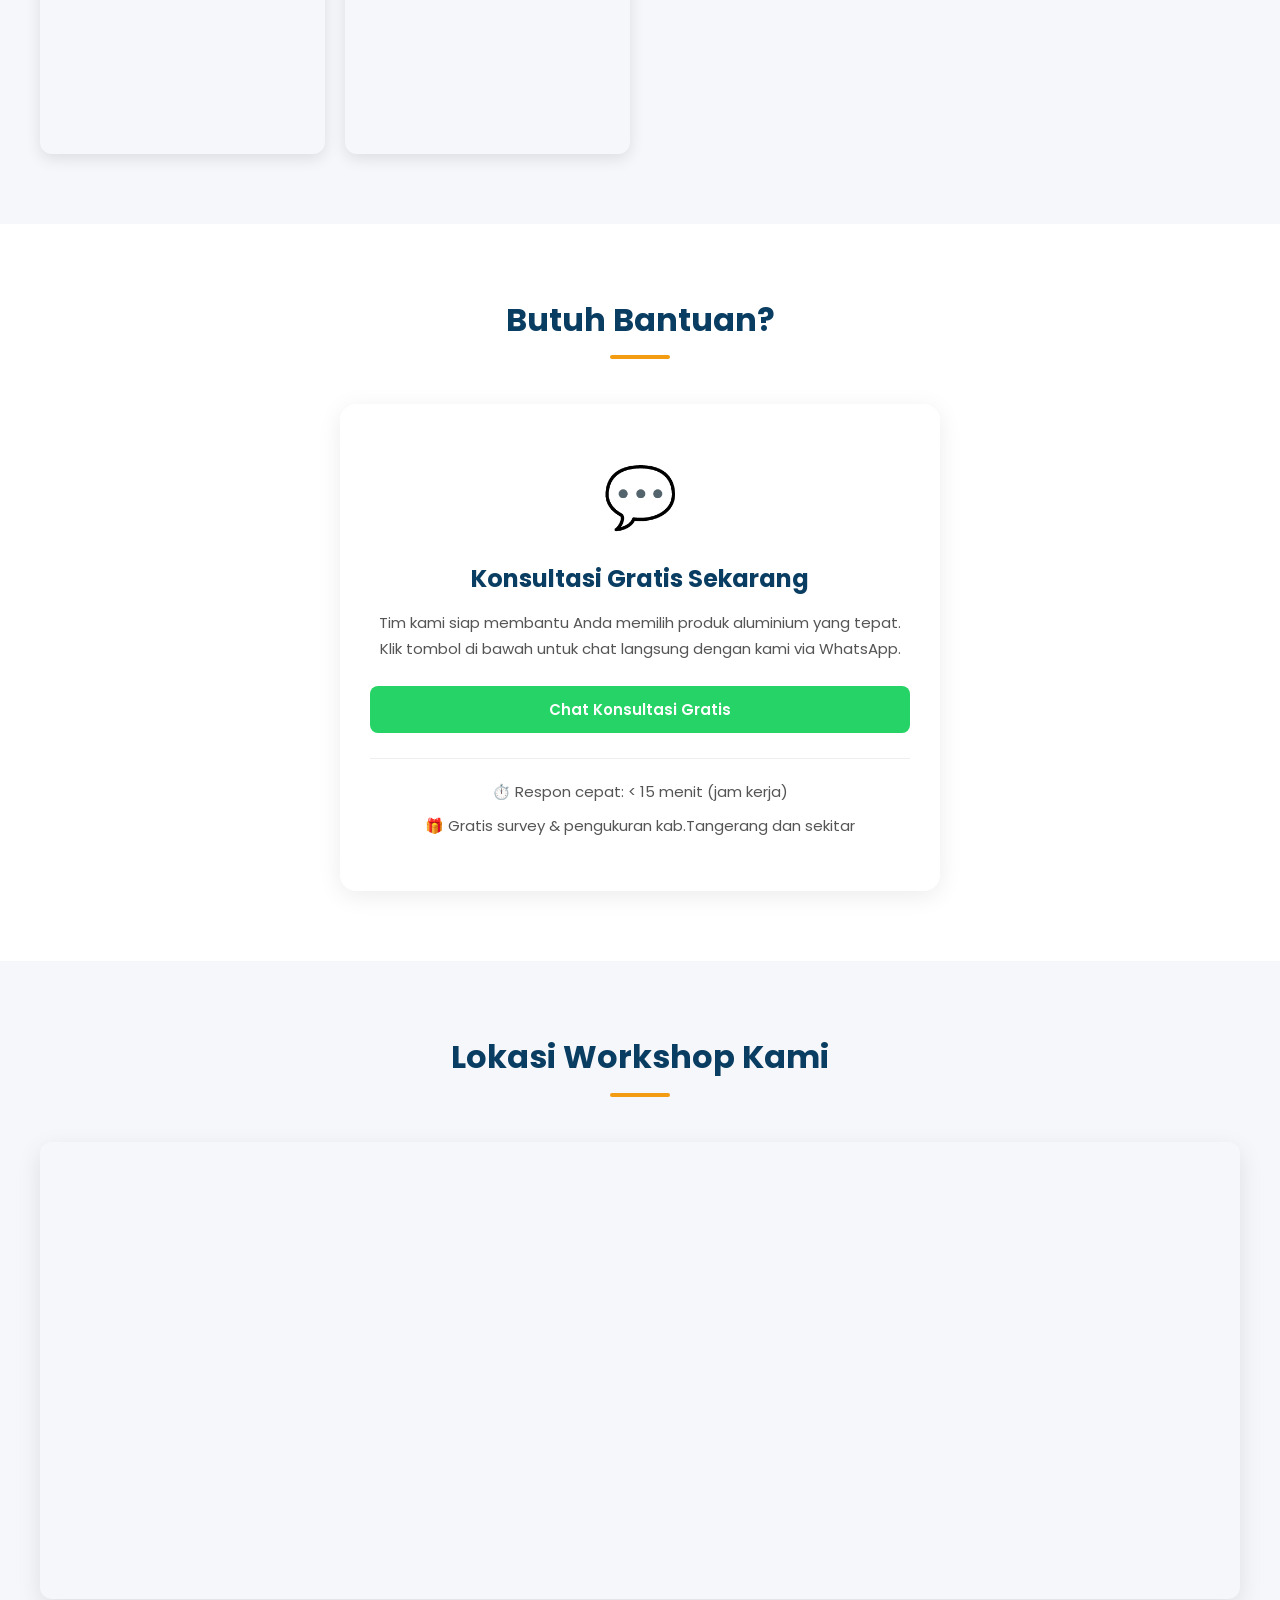
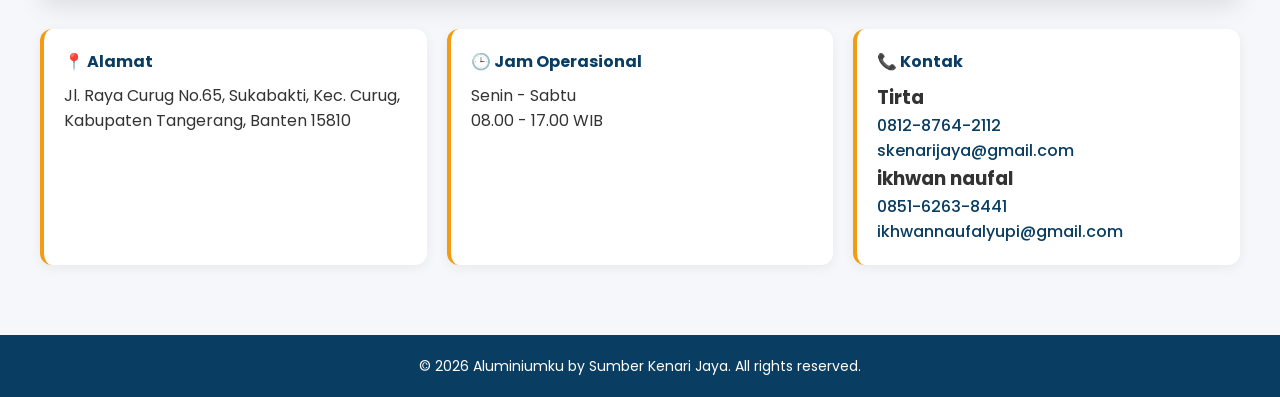
==== commit fba40bc8: "Update index.html tambah kontak" ====
--- a/index.html
+++ b/index.html
@@ -166,8 +166,12 @@
         </div>
         <div class="info-card">
           <h4>📞 Kontak</h4>
-          <p><a href="tel:+6281234567890">0851-6263-8441</a><br/>
-             <a href="mailto:info@aluminiumku.com">ikhwannaufalyupi@gmail.com</a></p>
+          <h3>Tirta</h3>
+          <p><a href="tel:+6281287642112">0812-8764-2112</a><br/>
+             <a href="mailto:skenarijaya@gmail.com">skenarijaya@gmail.com</a></p>
+          <h3>ikhwan naufal</h3>
+          <p><a href="tel:+6285162638441">0851-6263-8441</a><br/>
+             <a href="mailto:ikhwannaufalyupi@gmail.com">ikhwannaufalyupi@gmail.com</a></p>
         </div>
       </div>
     </div>
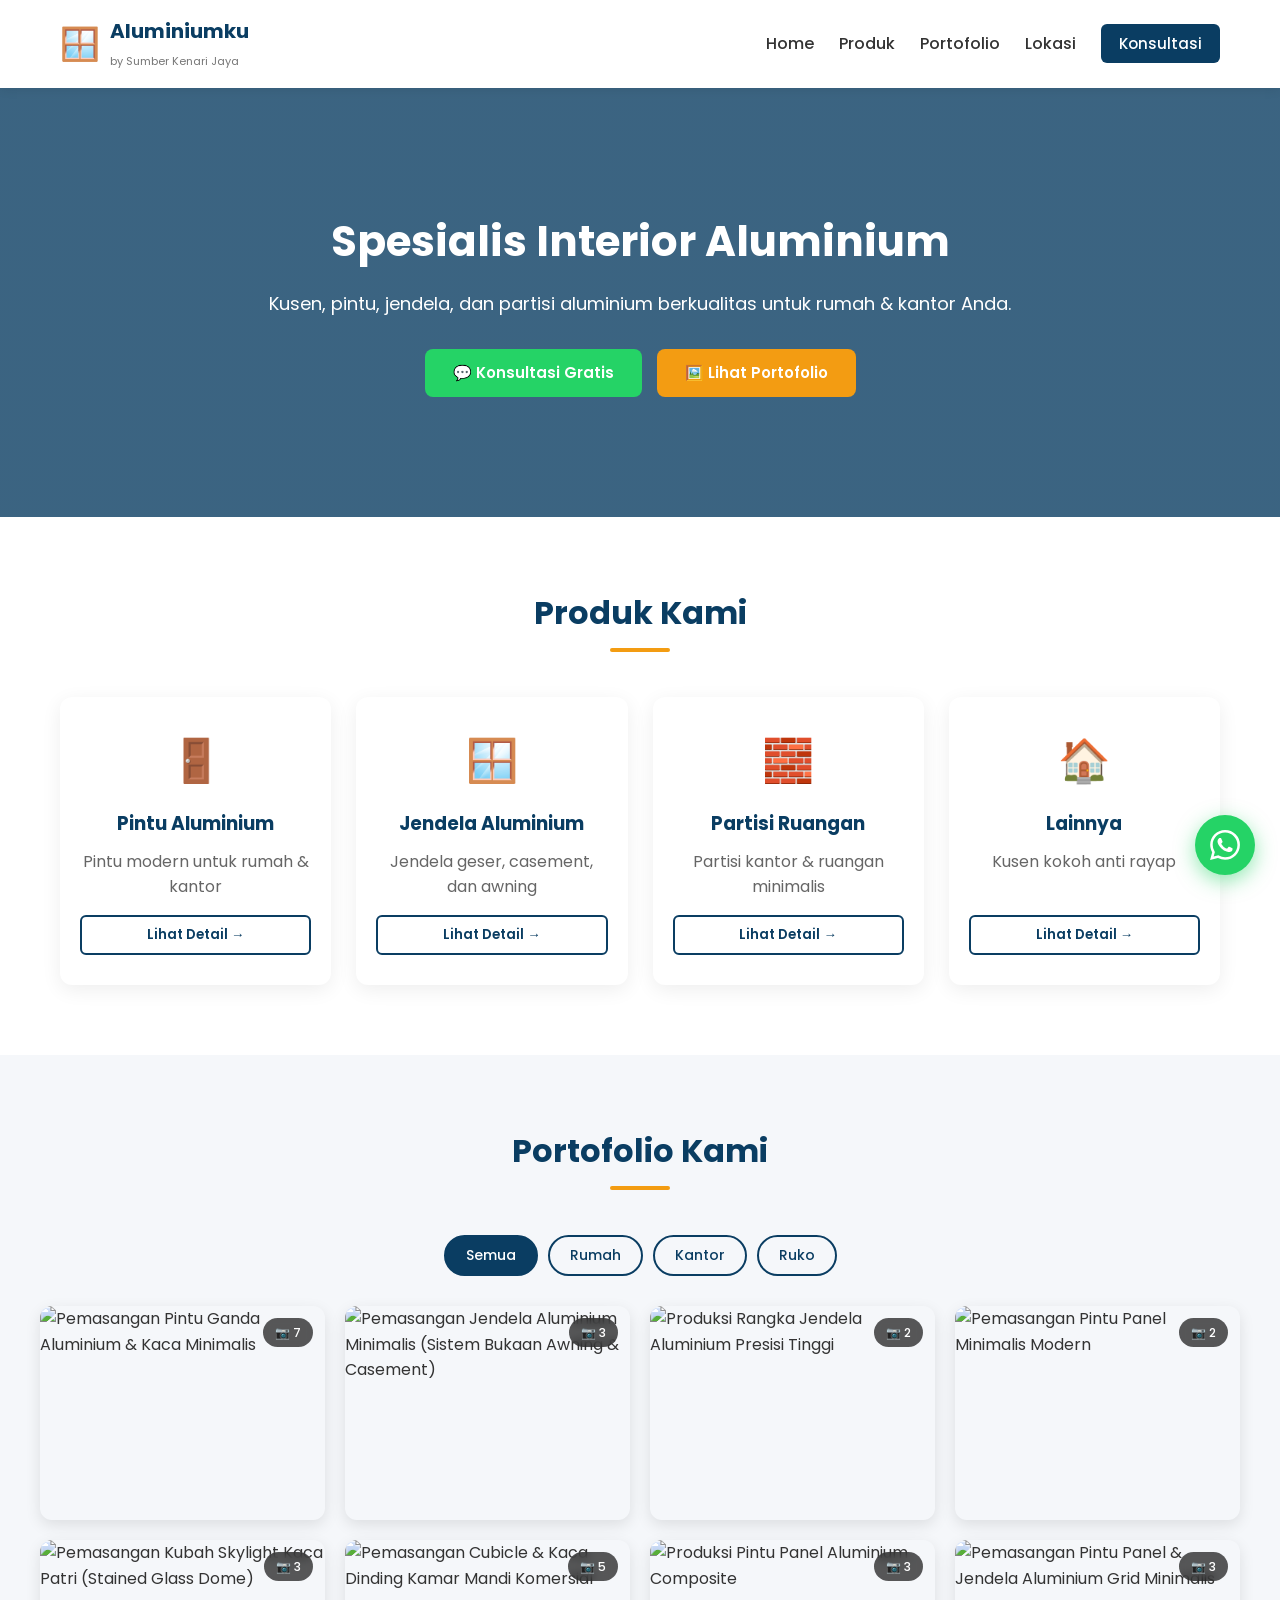
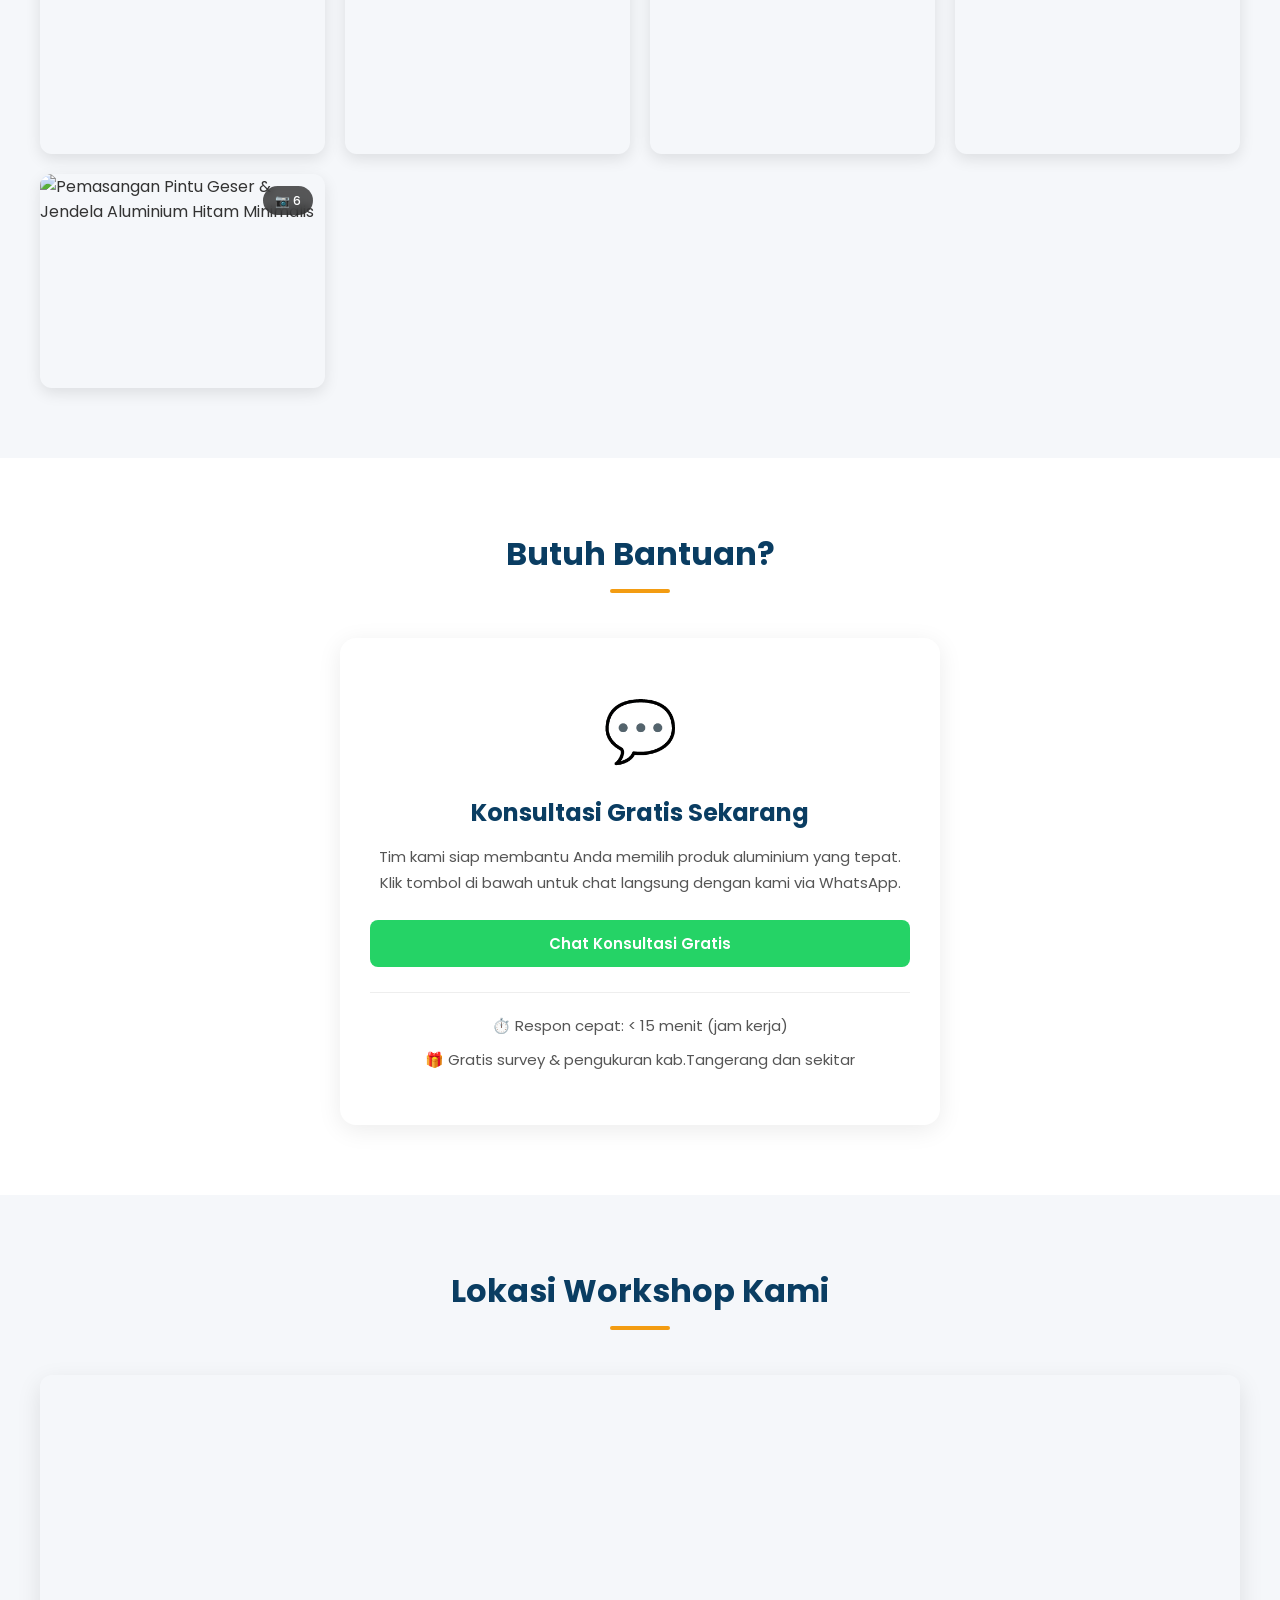
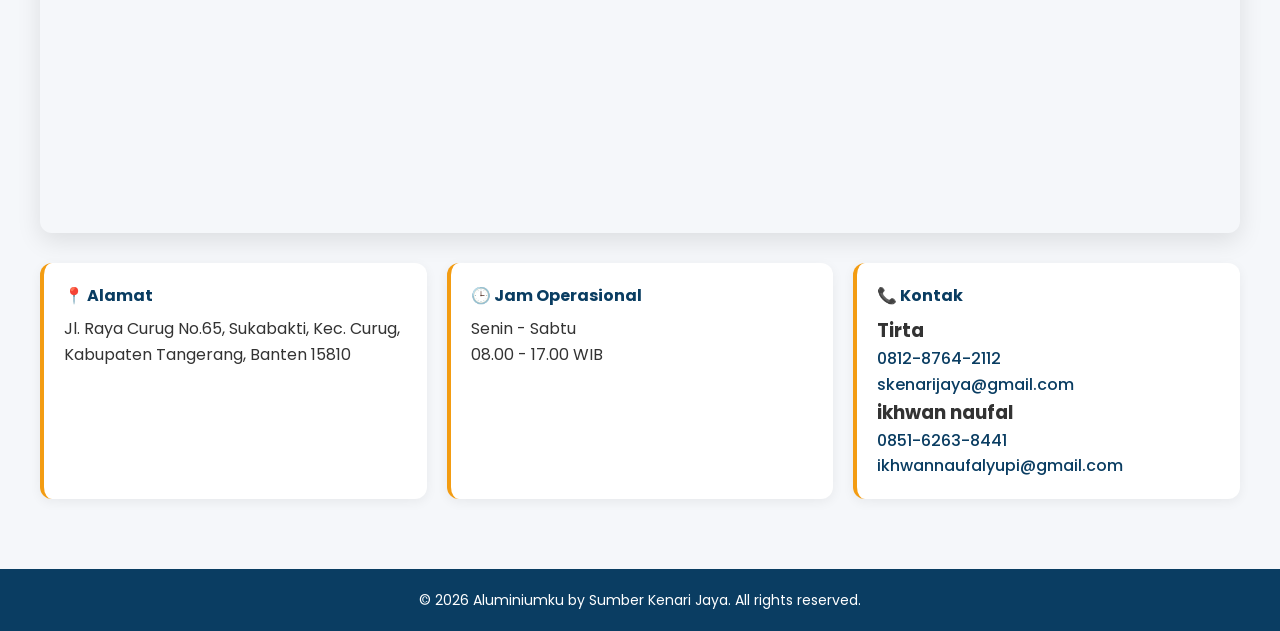
==== commit 03f25286: "Update index.html meta google" ====
--- a/index.html
+++ b/index.html
@@ -2,7 +2,7 @@
 <html lang="id">
 <head>
   <meta charset="UTF-8" />
-  <meta name="viewport" content="width=device-width, initial-scale=1.0" />
+  <meta name="google-site-verification" content="O7s2aV4ThPA8rIPIRniifLYUKcMdztageL1yIQ9nHI8" />
   <title>Aluminiumku by Sumber Kenari Jaya</title>
   <link rel="stylesheet" href="style.css" />
   <link href="https://fonts.googleapis.com/css2?family=Poppins:wght@300;400;600;700&display=swap" rel="stylesheet" />
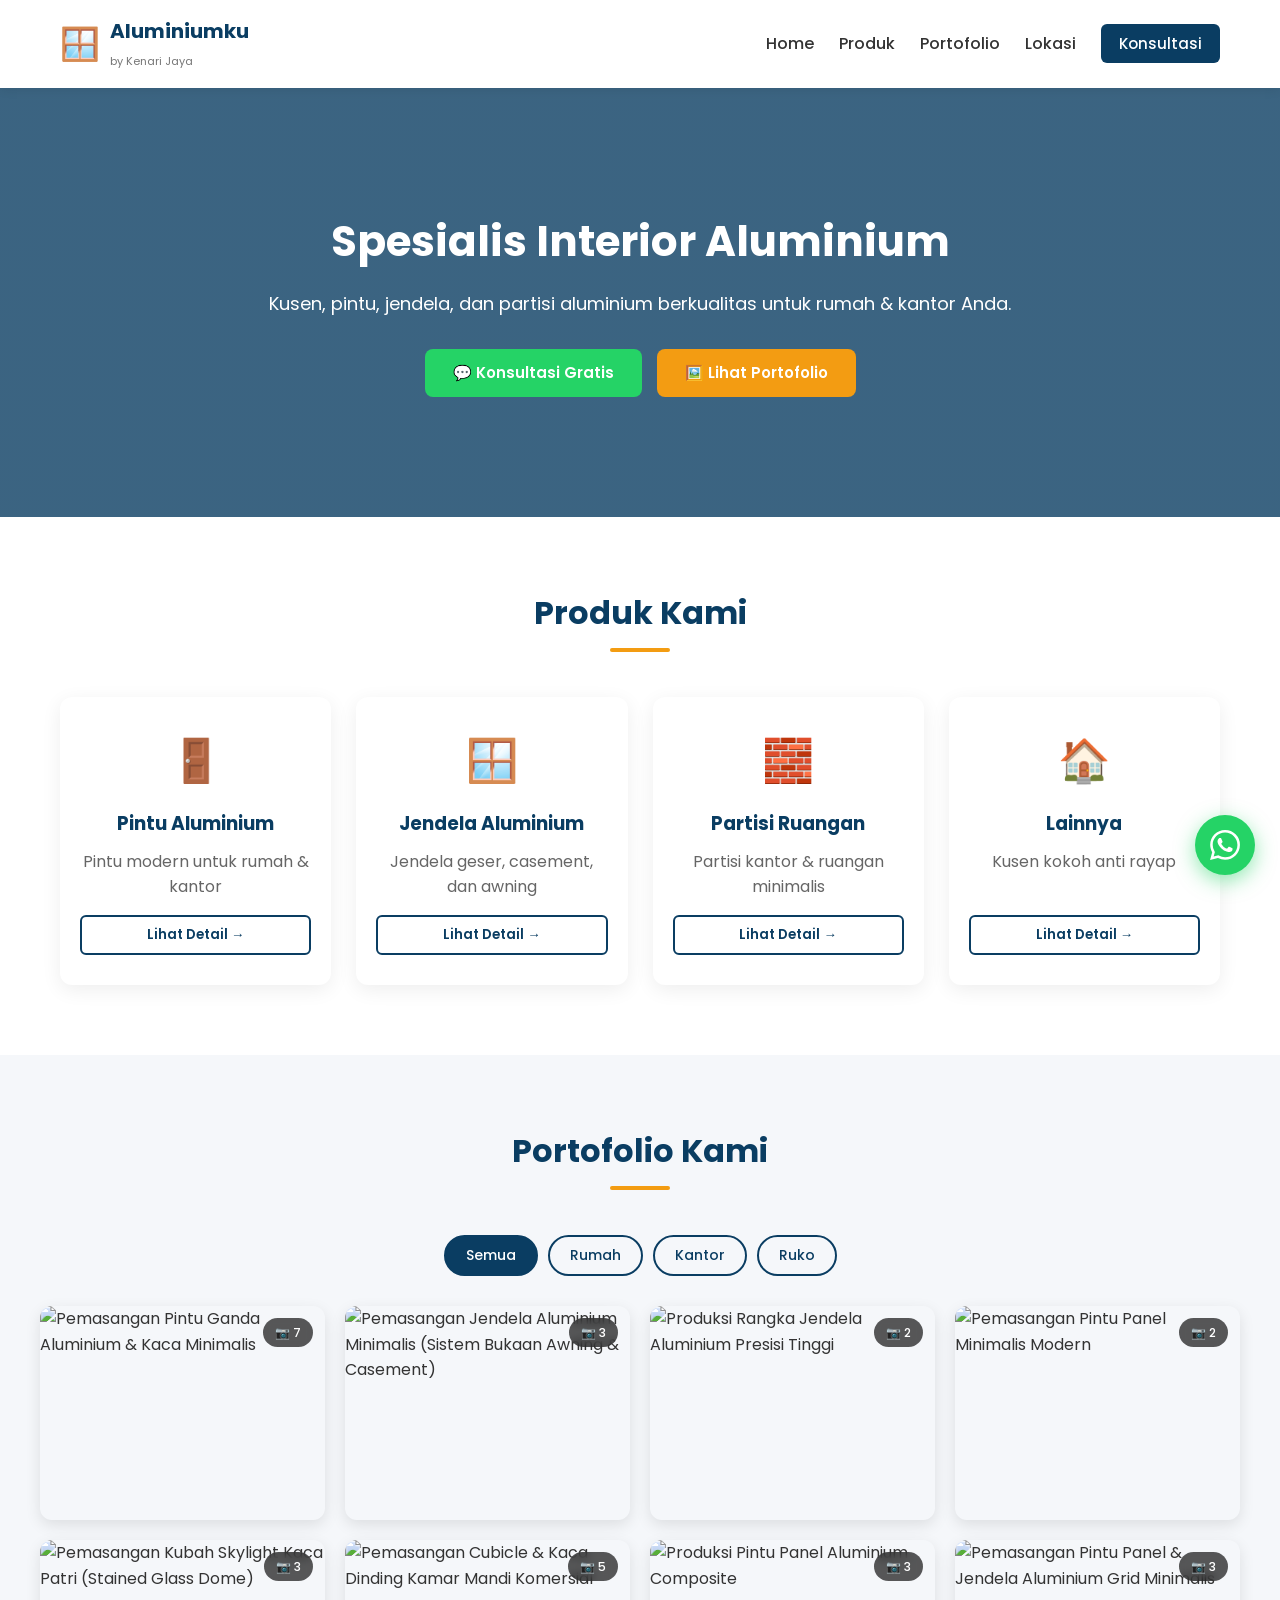
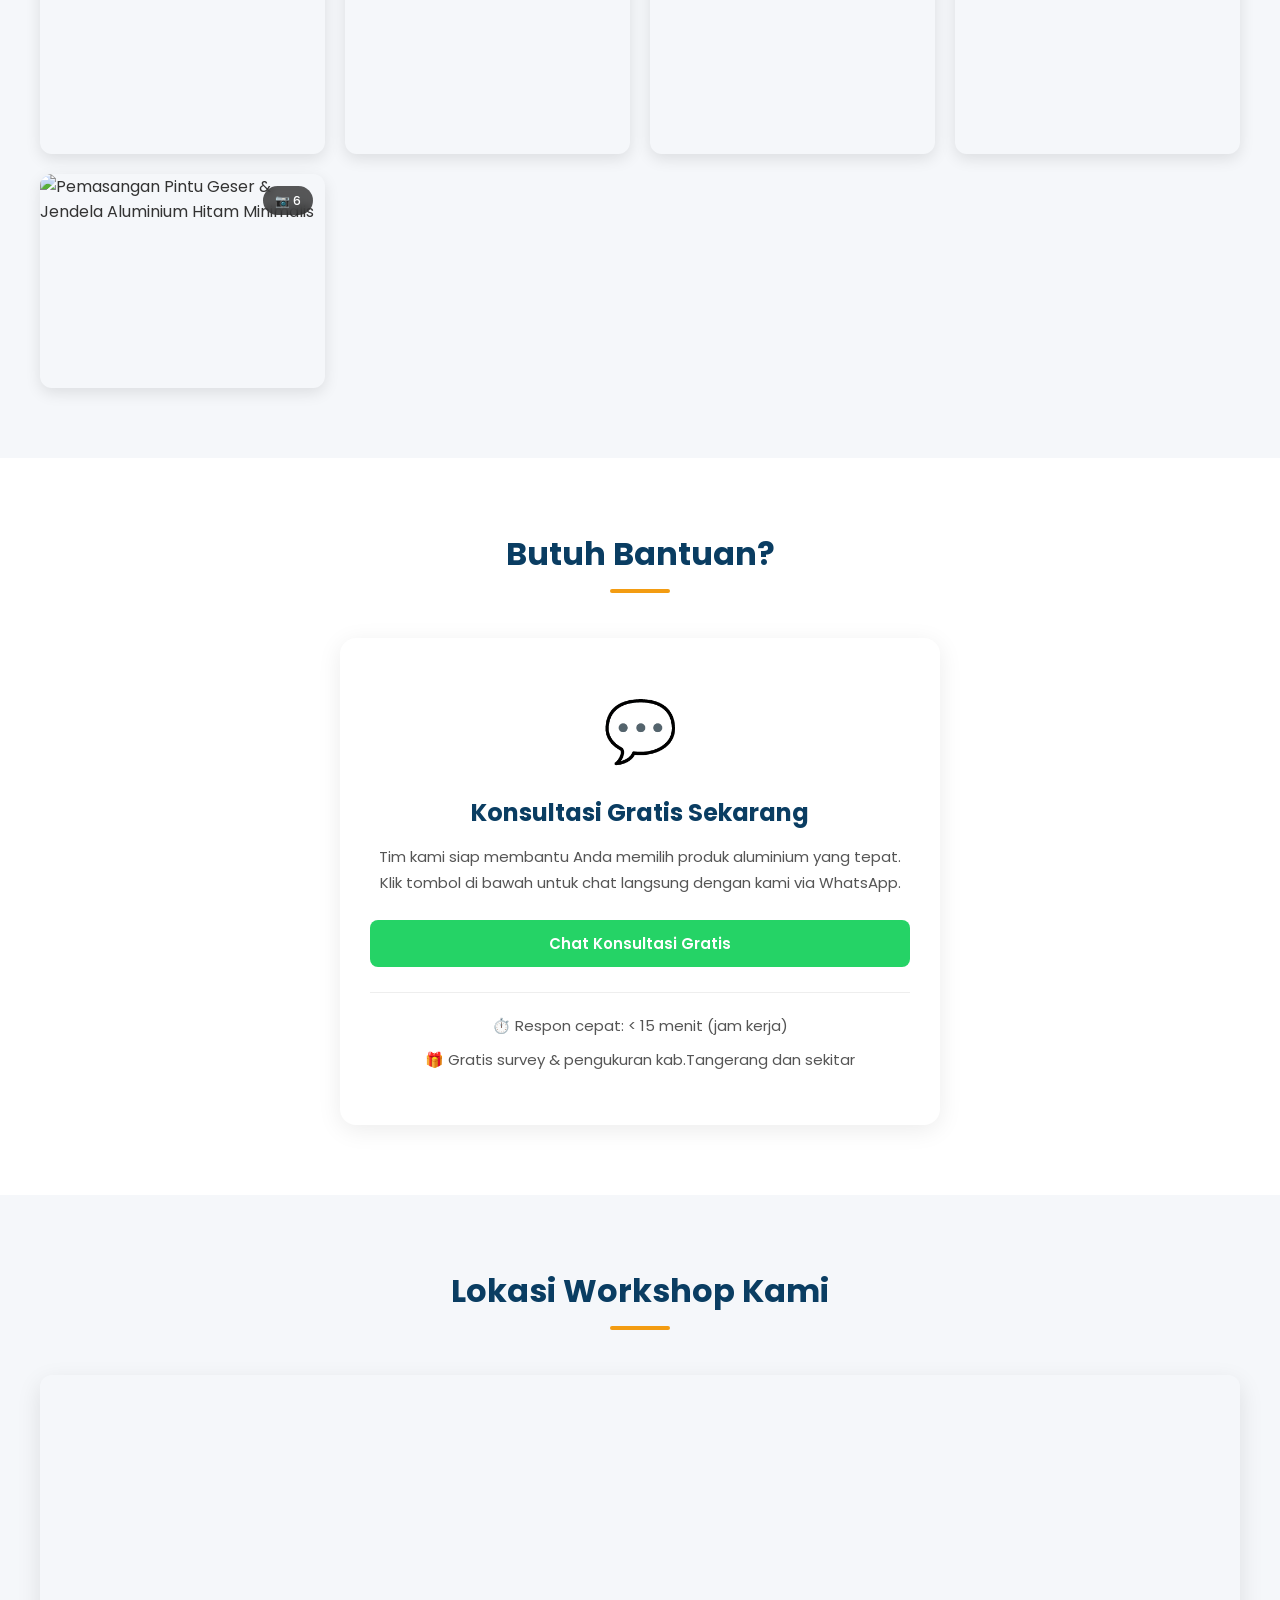
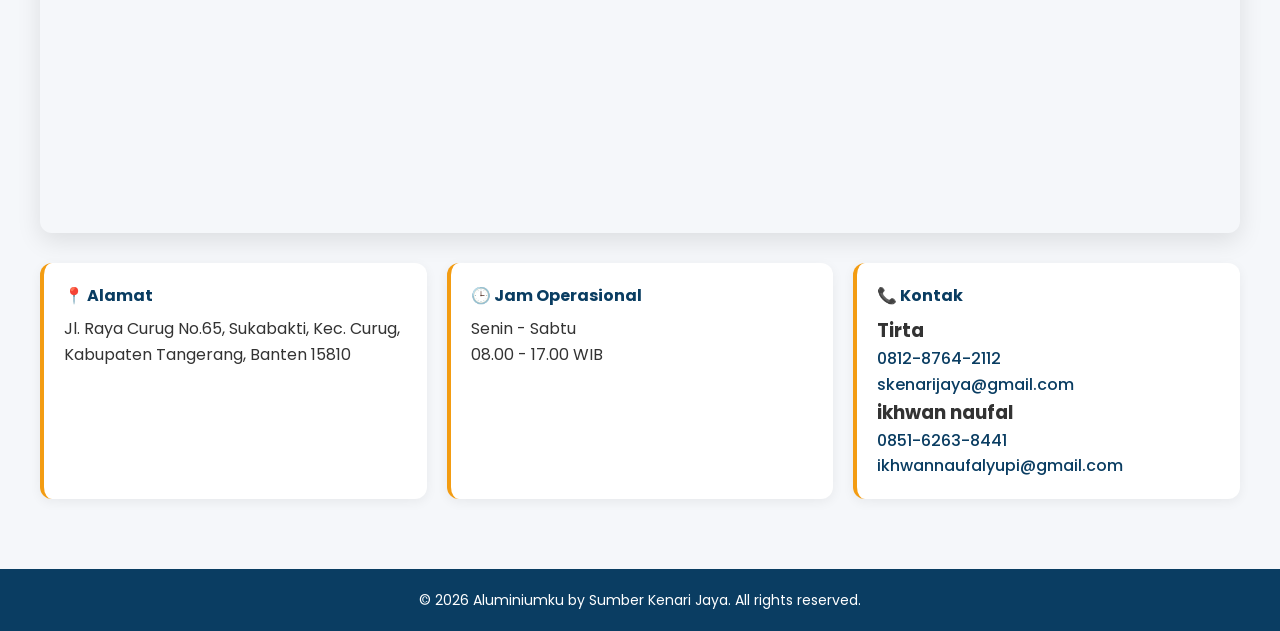
==== commit 679386b3: "Update index.html" ====
--- a/index.html
+++ b/index.html
@@ -2,8 +2,8 @@
 <html lang="id">
 <head>
   <meta charset="UTF-8" />
-  <meta name="google-site-verification" content="O7s2aV4ThPA8rIPIRniifLYUKcMdztageL1yIQ9nHI8" />
-  <title>Aluminiumku by Sumber Kenari Jaya</title>
+  <meta name="google-site-verification" content="A5vc7jXNbkgLj5ocR2Yyq-qpxr1vGbGTbsUYaXPKjBY" />
+  <title>Aluminiumku by Kenari Jaya</title>
   <link rel="stylesheet" href="style.css" />
   <link href="https://fonts.googleapis.com/css2?family=Poppins:wght@300;400;600;700&display=swap" rel="stylesheet" />
 </head>
@@ -16,7 +16,7 @@
         <span class="logo-icon">🪟</span>
         <div>
           <h1>Aluminiumku</h1>
-          <small>by Sumber Kenari Jaya</small>
+          <small>by Kenari Jaya</small>
         </div>
       </div>
       <ul class="nav-links">
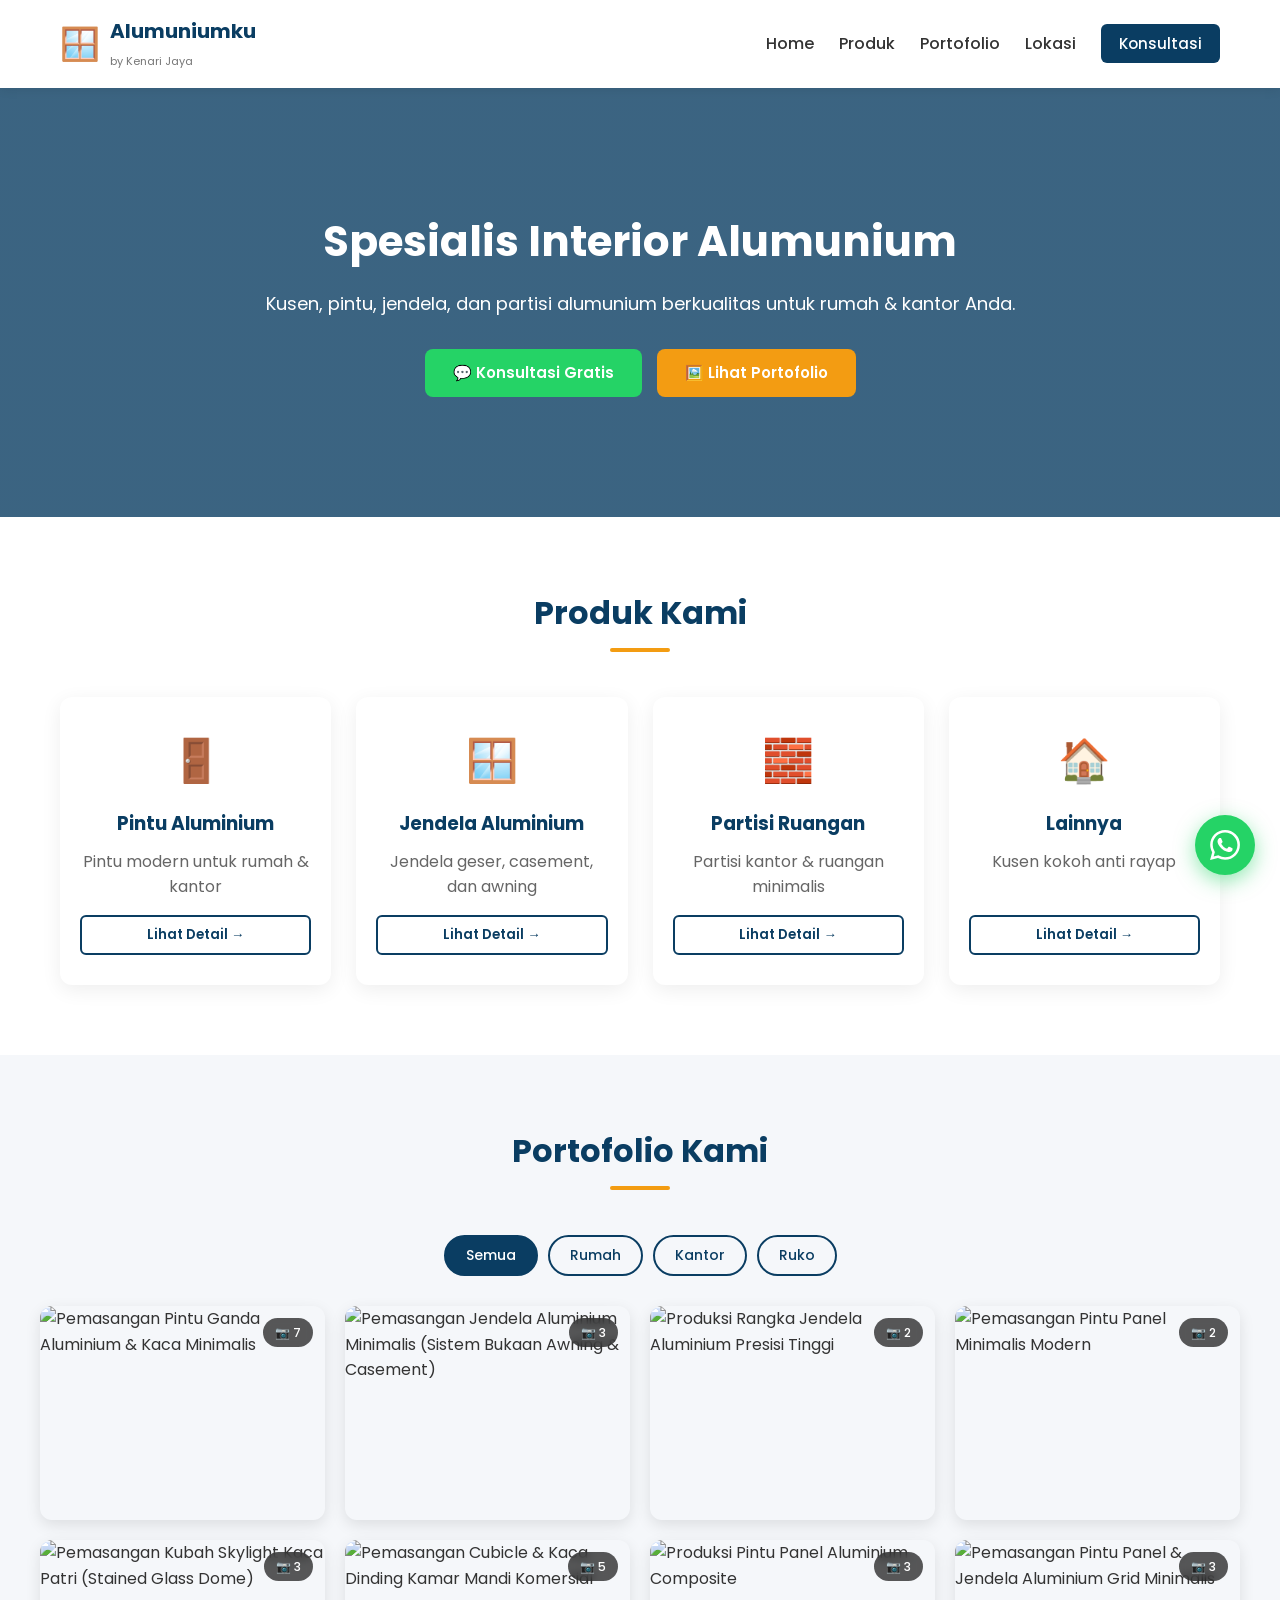
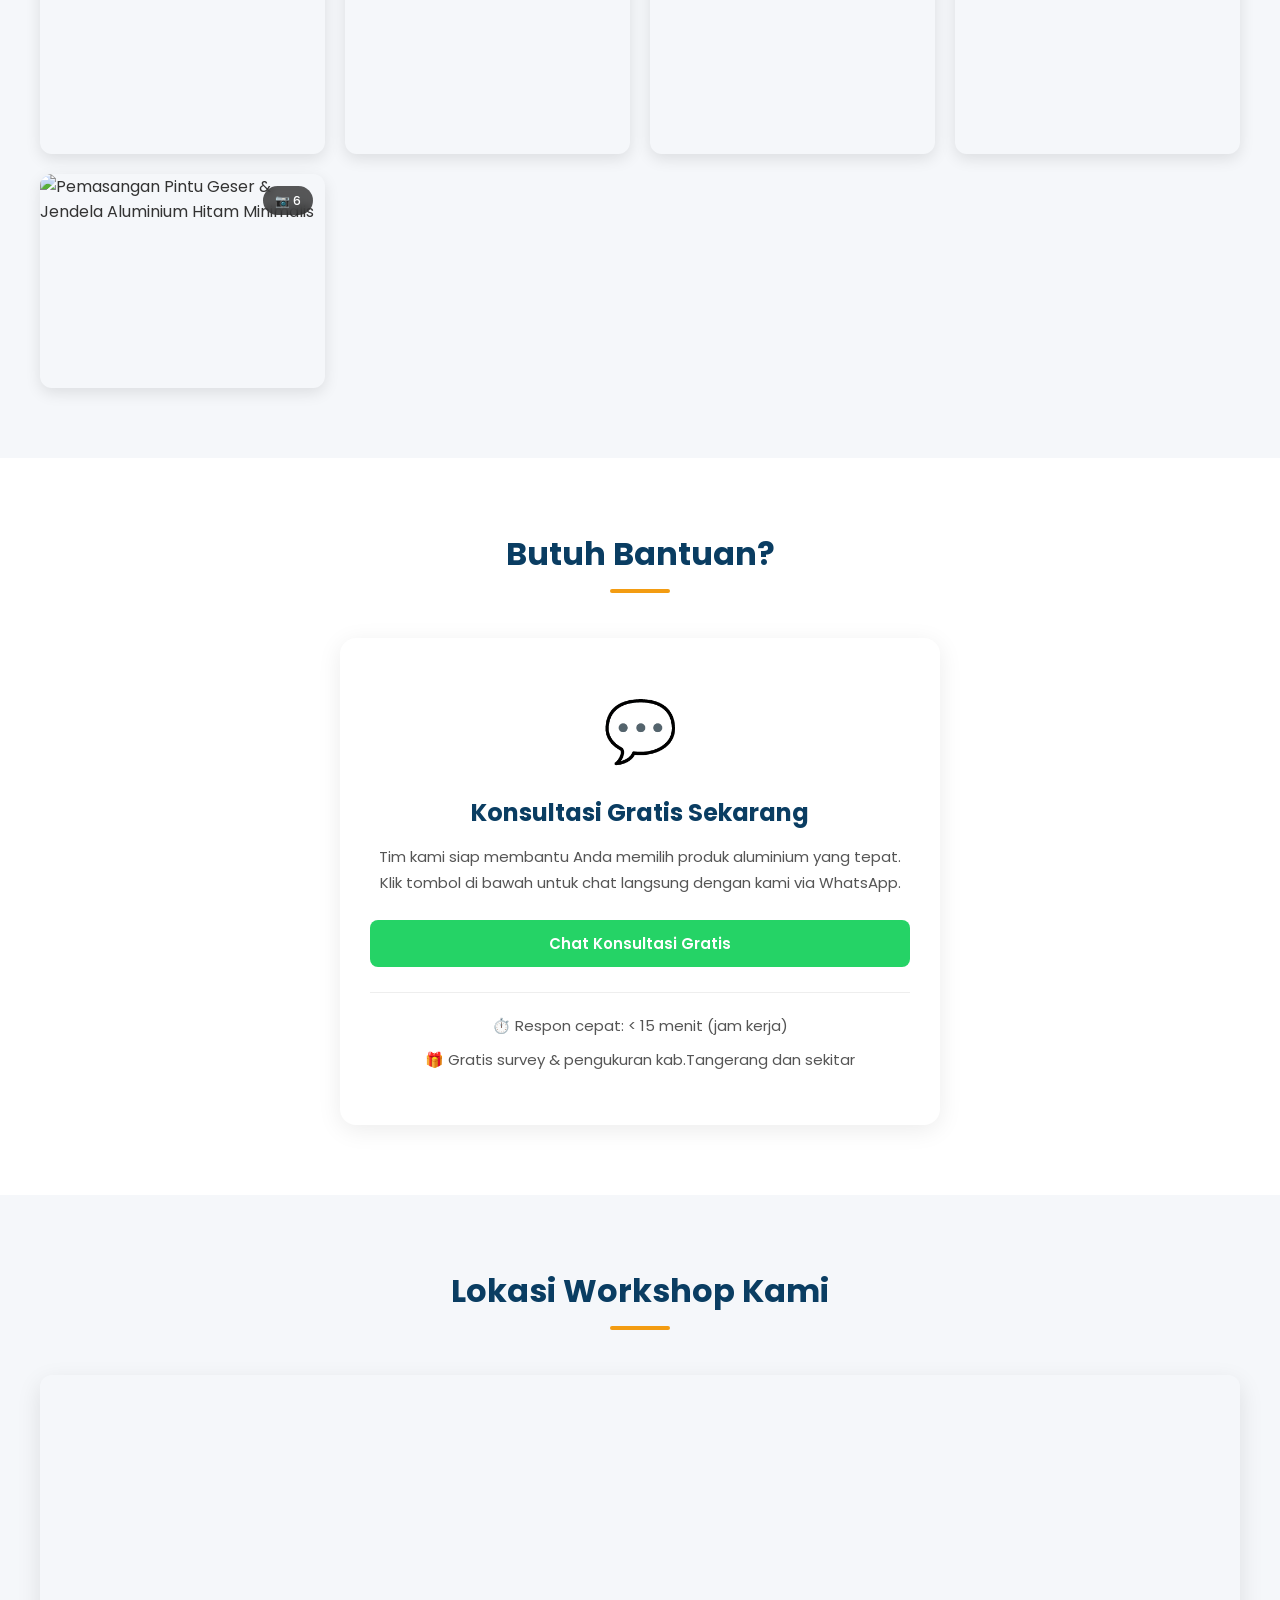
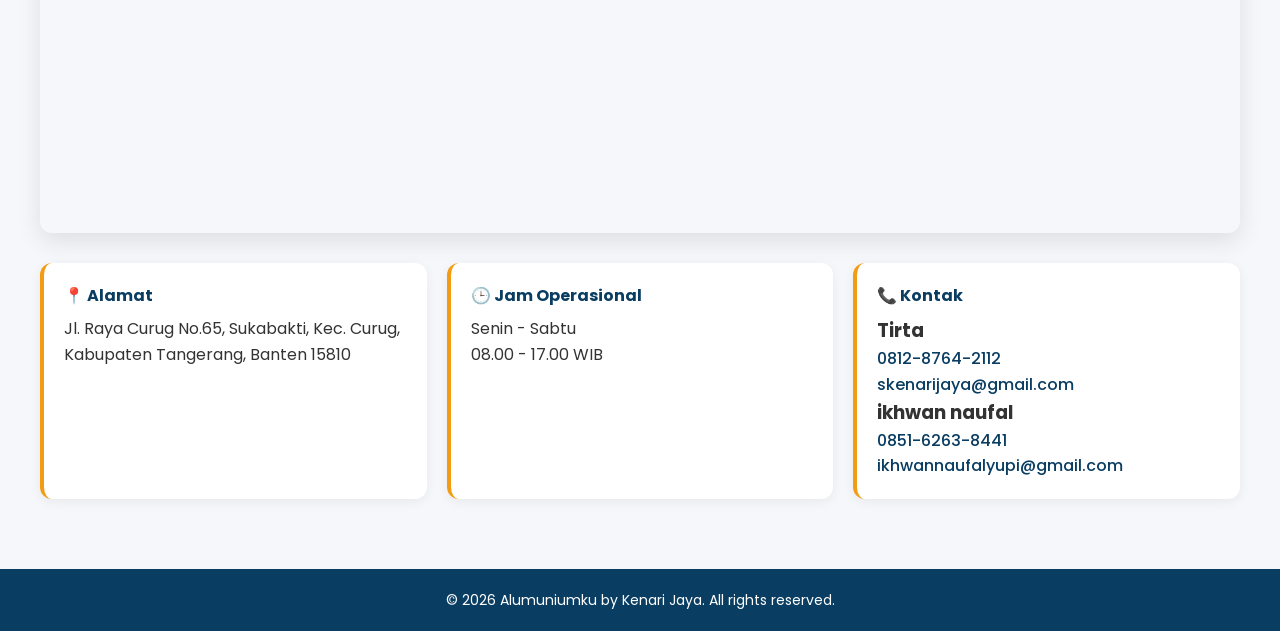
==== commit 2a262cc4: "Update index.html" ====
--- a/index.html
+++ b/index.html
@@ -3,7 +3,7 @@
 <head>
   <meta charset="UTF-8" />
   <meta name="google-site-verification" content="A5vc7jXNbkgLj5ocR2Yyq-qpxr1vGbGTbsUYaXPKjBY" />
-  <title>Aluminiumku by Kenari Jaya</title>
+  <title>Alumuniumku by Kenari Jaya</title>
   <link rel="stylesheet" href="style.css" />
   <link href="https://fonts.googleapis.com/css2?family=Poppins:wght@300;400;600;700&display=swap" rel="stylesheet" />
 </head>
@@ -15,7 +15,7 @@
       <div class="logo">
         <span class="logo-icon">🪟</span>
         <div>
-          <h1>Aluminiumku</h1>
+          <h1>Alumuniumku</h1>
           <small>by Kenari Jaya</small>
         </div>
       </div>
@@ -33,8 +33,8 @@
   <!-- Hero -->
   <section id="home" class="hero">
     <div class="hero-content">
-      <h2>Spesialis Interior Aluminium</h2>
-      <p>Kusen, pintu, jendela, dan partisi aluminium berkualitas untuk rumah & kantor Anda.</p>
+      <h2>Spesialis Interior Alumunium</h2>
+      <p>Kusen, pintu, jendela, dan partisi alumunium berkualitas untuk rumah & kantor Anda.</p>
       <div class="hero-buttons">
         <button class="btn-wa" onclick="konsultasiWA()">💬 Konsultasi Gratis</button>
         <a href="#portofolio" class="btn-primary">🖼️ Lihat Portofolio</a>
@@ -179,7 +179,7 @@
 
   <!-- Footer -->
   <footer>
-    <p>© 2026 Aluminiumku by Sumber Kenari Jaya. All rights reserved.</p>
+    <p>© 2026 Alumuniumku by Kenari Jaya. All rights reserved.</p>
   </footer>
 
   <script src="script.js"></script>
